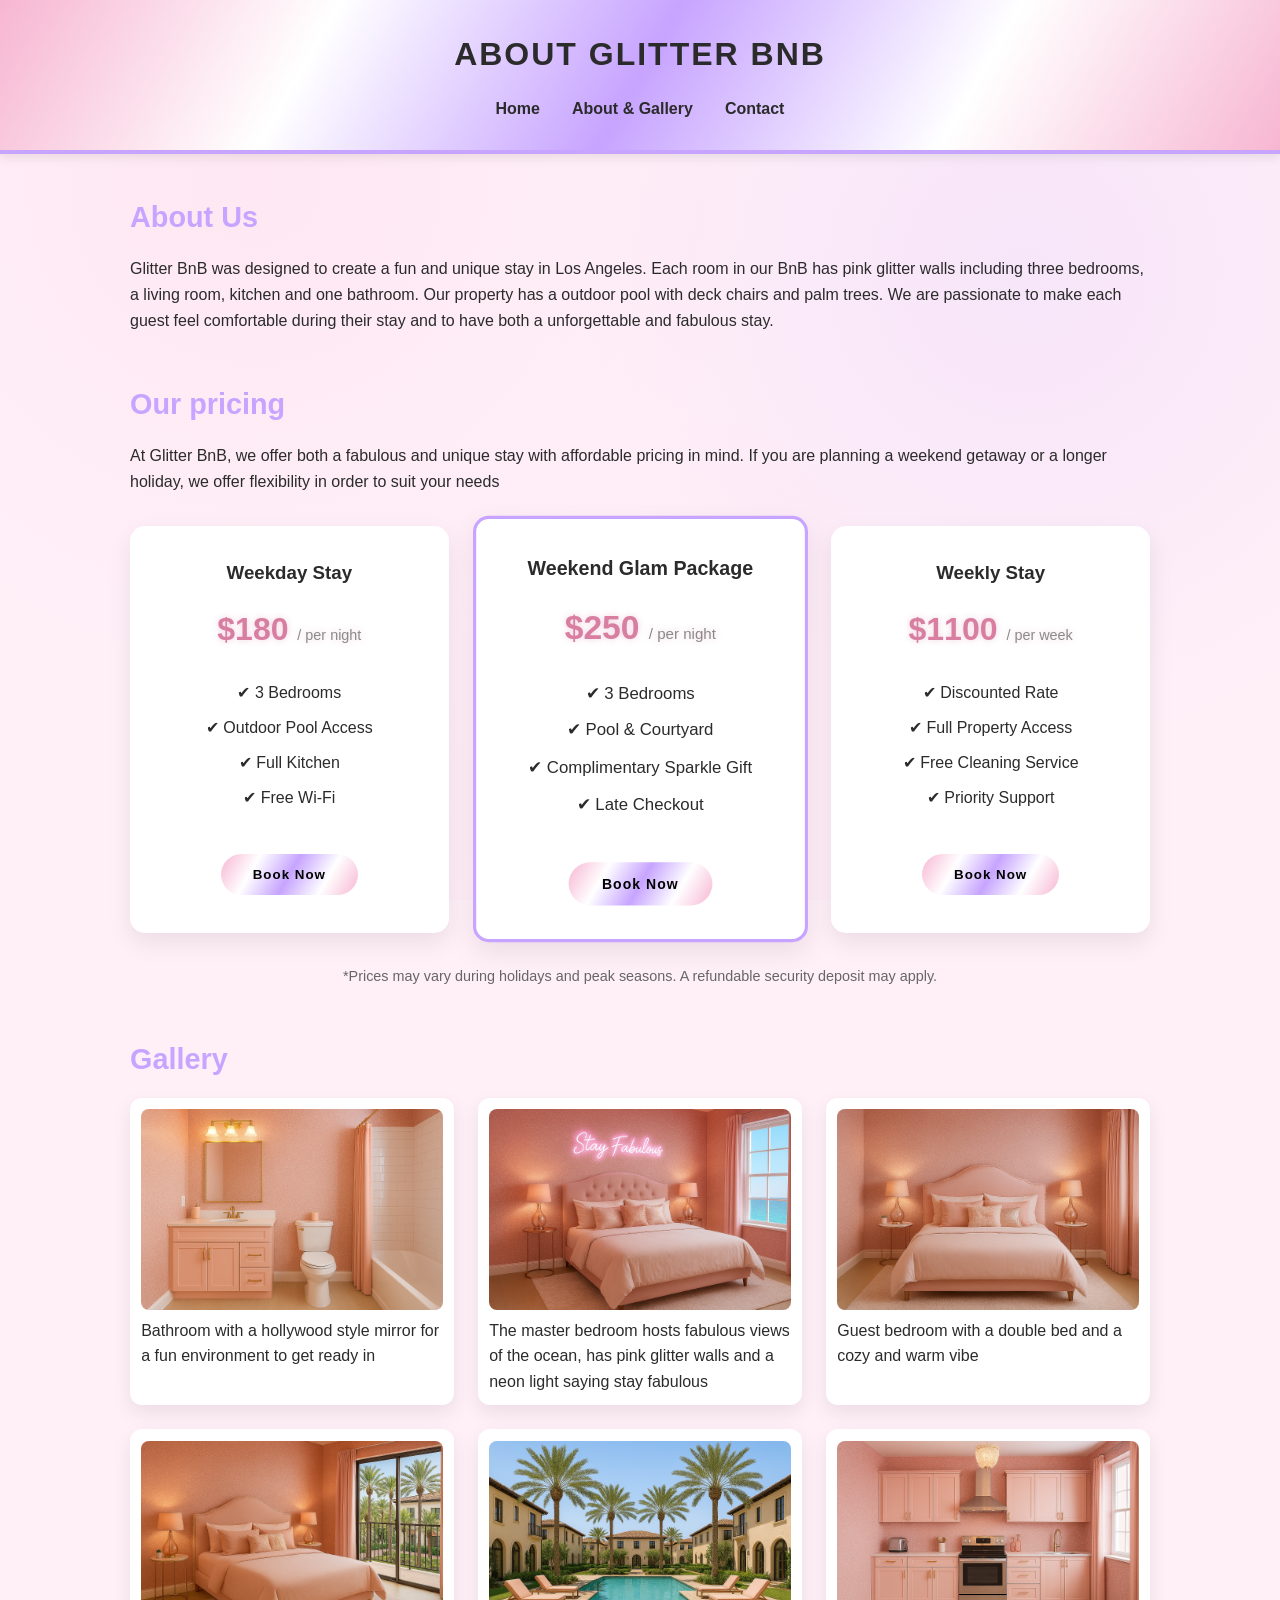
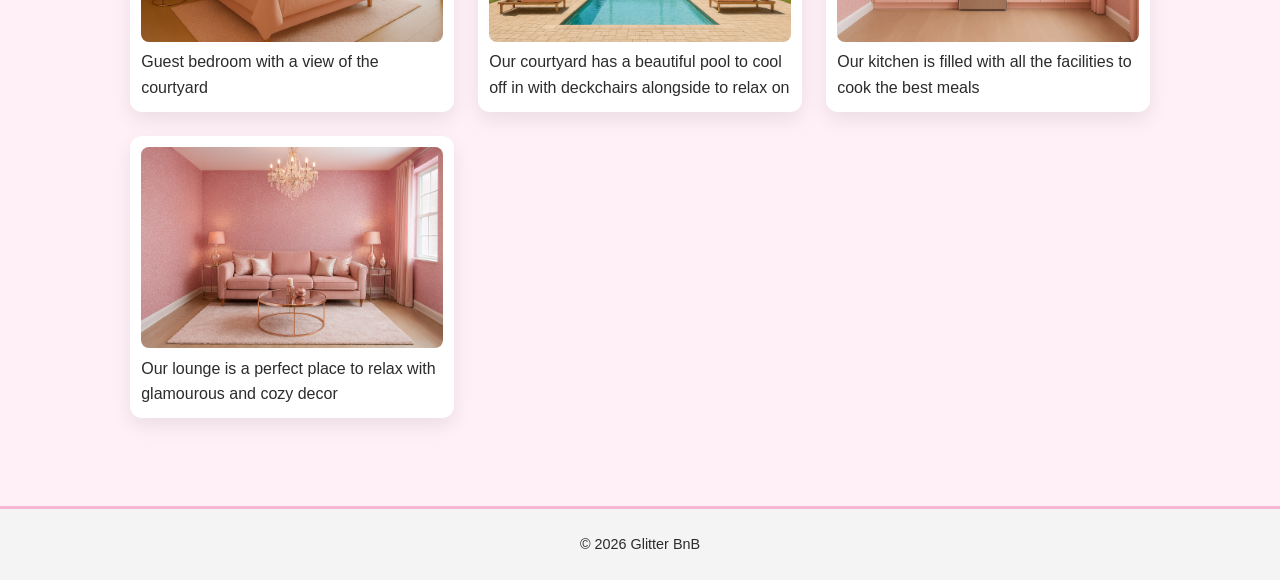
==== about.html @ a758e868 "updating figcaption of images" ====
﻿<!DOCTYPE html>
<html lang="en">
<head>
    <meta charset="UTF-8">
    <title>About Us - Glitter BnB</title>
    <meta name="viewport" content="width=device-width, initial-scale=1.0">
    <link rel="stylesheet" href="root/style.css">
    <script src="root/java.js" defer></script>
</head>
<body>

    <header>
        <h1>About Glitter BnB</h1>
        <nav>
            <ul>
                <li><a href="index.html">Home</a></li>
                <li><a href="about.html">About & Gallery</a></li>
                <li><a href="contact.html">Contact</a></li>
            </ul>
        </nav>
    </header>

    <main>
        <section>
            <h2>About Us</h2>
            <p>
                Glitter BnB was designed to create a fun and unique stay in Los Angeles. Each room in our BnB has pink glitter walls including three bedrooms, a living room, kitchen and one bathroom.
                Our property has a outdoor pool with deck chairs and palm trees. We are passionate to make each guest feel comfortable during their stay and to have both a unforgettable and fabulous stay.
            </p>
        </section>

        <section>
            <h2>Our pricing</h2>
            <p>
                At Glitter BnB, we offer both a fabulous and unique stay with affordable pricing in mind.
                If you are planning a weekend getaway or a longer holiday, we offer flexibility in order to suit your needs
            </p>

            <div class="pricing-cards">

                <div class="price-card">
                    <h3>Weekday Stay</h3>
                    <p class="price">$180 <span>/ per night</span></p>
                    <ul>
                        <li>✔ 3 Bedrooms</li>
                        <li>✔ Outdoor Pool Access</li>
                        <li>✔ Full Kitchen</li>
                        <li>✔ Free Wi-Fi</li>
                    </ul>
                    <button>Book Now</button>
                </div>

                <div class="price-card featured">
                    <h3>Weekend Glam Package</h3>
                    <p class="price">$250 <span>/ per night</span></p>
                    <ul>
                        <li>✔ 3 Bedrooms</li>
                        <li>✔ Pool & Courtyard</li>
                        <li>✔ Complimentary Sparkle Gift</li>
                        <li>✔ Late Checkout</li>
                    </ul>
                    <button>Book Now</button>
                </div>

                <div class="price-card">
                    <h3>Weekly Stay</h3>
                    <p class="price">$1100 <span>/ per week</span></p>
                    <ul>
                        <li>✔ Discounted Rate</li>
                        <li>✔ Full Property Access</li>
                        <li>✔ Free Cleaning Service</li>
                        <li>✔ Priority Support</li>
                    </ul>
                    <button>Book Now</button>
                </div>

            </div>

            <p class="pricing-note">
                *Prices may vary during holidays and peak seasons. A refundable security deposit may apply.
            </p>

        </section>

        <section>
            <h2>Gallery</h2>
            <div class="gallery">
                <figure>
                    <img src="images/bathroom.png" alt="Bathroom">
                    <figcaption>Bathroom with a hollywood style mirror for a fun environment to get ready in</figcaption>
                </figure>
                <figure>
                    <img src="images/bedroom.png" alt="Bedroom">
                    <figcaption>The master bedroom hosts fabulous views of the ocean, has pink glitter walls and a neon light saying stay fabulous</figcaption>
                </figure>
                <figure>
                    <img src="images/bedroom2.png" alt="Bedroom2">
                    <figcaption>Guest bedroom with a double bed and a cozy and warm vibe</figcaption>
                </figure>
                <figure>
                    <img src="images/bedroom3.png" alt="Bedroom3">
                    <figcaption>Guest bedroom with a view of the courtyard</figcaption>
                </figure>
                <figure>
                    <img src="images/courtyard.png" alt="Courtyard">
                    <figcaption> Our courtyard has a beautiful pool to cool off in with deckchairs alongside to relax on</figcaption>
                </figure>
                <figure>
                    <img src="images/kitchen.png" alt="Kitchen">
                    <figcaption> Our kitchen is filled with all the facilities to cook the best meals </figcaption>
                </figure>
                <figure>
                    <img src="images/lounge.png" alt="Lounge">
                    <figcaption>Our lounge is a perfect place to relax with glamourous and cozy decor</figcaption>
                </figure>

            </div>
        </section>
    </main>

    <footer>
        <p>&copy; 2026 Glitter BnB</p>
    </footer>

</body>
</html>
---- root/style.css ----
﻿* {
    margin: 0;
    padding: 0;
    box-sizing: border-box;
}

:root {
    --glitter-pink: #f7b6d2;
    --glitter-purple: #c7a4ff;
    --glitter-silver: #f4f4f4;
    --glitter-dark: #2b2b2b;
    --sparkle: linear-gradient(120deg, #f7b6d2, #ffffff, #c7a4ff, #ffffff, #f7b6d2);
}

body {
    font-family: Arial, Helvetica, sans-serif;
    line-height: 1.6;
    color: var(--glitter-dark);
    background-color: #fff0f8; /* soft pink base */
    background-image: radial-gradient(circle at 20% 20%, rgba(247,182,210,0.15), transparent 40%), radial-gradient(circle at 80% 30%, rgba(199,164,255,0.15), transparent 40%), radial-gradient(circle at 50% 90%, rgba(247,182,210,0.1), transparent 40%);
    background-repeat: no-repeat;
    background-size: cover;
    background-attachment: fixed;
}

header {
    background: var(--sparkle);
    padding: 1.8rem;
    border-bottom: 4px solid var(--glitter-purple);
    box-shadow: 0 4px 10px rgba(0,0,0,0.08);
}

    header h1 {
        text-align: center;
        letter-spacing: 2px;
        text-transform: uppercase;
    }

nav ul {
    list-style: none;
    display: flex;
    justify-content: center;
    gap: 2rem;
    margin-top: 1rem;
}

nav a {
    text-decoration: none;
    font-weight: bold;
    color: var(--glitter-dark);
    position: relative;
}

    nav a::after {
        content: "";
        position: absolute;
        left: 0;
        bottom: -4px;
        width: 0%;
        height: 3px;
        background: var(--sparkle);
        transition: width 0.3s ease;
    }

    nav a:hover::after,
    nav a:focus::after {
        width: 100%;
    }

main {
    max-width: 1100px;
    margin: auto;
    padding: 2.5rem;
}

section {
    margin-bottom: 3rem;
}

h2 {
    margin-bottom: 1rem;
    color: var(--glitter-purple);
    font-size: 1.8rem;
}

.gallery {
    display: grid;
    grid-template-columns: repeat(auto-fit, minmax(250px, 1fr));
    gap: 1.5rem;
}

figure {
    border-radius: 12px;
    padding: 0.7rem;
    background: #ffffff;
    box-shadow: 0 8px 20px rgba(0,0,0,0.08);
    transition: transform 0.3s ease, box-shadow 0.3s ease;
}

    figure:hover {
        transform: translateY(-5px);
        box-shadow: 0 12px 25px rgba(0,0,0,0.15);
    }

img {
    max-width: 100%;
    height: auto;
    border-radius: 8px;
}

label {
    font-weight: bold;
    margin-top: 1rem;
    display: block;
}

input,
textarea {
    width: 100%;
    padding: 0.7rem;
    margin-top: 0.3rem;
    border-radius: 6px;
    border: 1px solid #ccc;
}

    input:focus,
    textarea:focus {
        outline: none;
        border-color: var(--glitter-purple);
        box-shadow: 0 0 6px rgba(199,164,255,0.8);
    }

button {
    margin-top: 1.2rem;
    padding: 0.8rem 2rem;
    background: var(--sparkle);
    border: none;
    color: #000;
    font-weight: bold;
    letter-spacing: 1px;
    cursor: pointer;
    border-radius: 30px;
    transition: transform 0.2s ease, box-shadow 0.2s ease;
}

    button:hover {
        transform: scale(1.05);
        box-shadow: 0 6px 15px rgba(0,0,0,0.2);
    }

footer {
    background: var(--glitter-silver);
    padding: 1.5rem;
    text-align: center;
    font-size: 0.9rem;
    border-top: 3px solid var(--glitter-pink);
}

.pricing-intro {
    margin-bottom: 2rem;
    text-align: center;
    max-width: 700px;
    margin-left: auto;
    margin-right: auto;
}

.pricing-cards {
    display: grid;
    grid-template-columns: repeat(auto-fit, minmax(280px, 1fr));
    gap: 2rem;
    margin-top: 2rem;
}

.price-card {
    background: #ffffff;
    padding: 2rem;
    border-radius: 15px;
    text-align: center;
    box-shadow: 0 10px 25px rgba(0,0,0,0.08);
    transition: transform 0.3s ease, box-shadow 0.3s ease;
}

    .price-card:hover {
        transform: translateY(-8px);
        box-shadow: 0 15px 30px rgba(0,0,0,0.15);
    }

    .price-card h3 {
        margin-bottom: 1rem;
        color: var(--glitter-dark);
    }

.price {
    font-size: 2rem;
    font-weight: bold;
    margin-bottom: 1rem;
    color: #d87fa1;
    text-shadow: 0 0 6px rgba(216,127,161,0.35);
}

    .price span {
        font-size: 0.9rem;
        font-weight: normal;
        color: #8a8a8a;
    }

.price-card ul {
    list-style: none;
    margin: 1.5rem 0;
    padding: 0;
}

.price-card li {
    margin-bottom: 0.6rem;
}

.featured {
    border: 3px solid var(--glitter-purple);
    transform: scale(1.05);
}

.pricing-note {
    margin-top: 2rem;
    text-align: center;
    font-size: 0.9rem;
    color: #666;
}

.map {
    width: 100%;
    height: 250px;
    border: 1px;
    display: block;
}
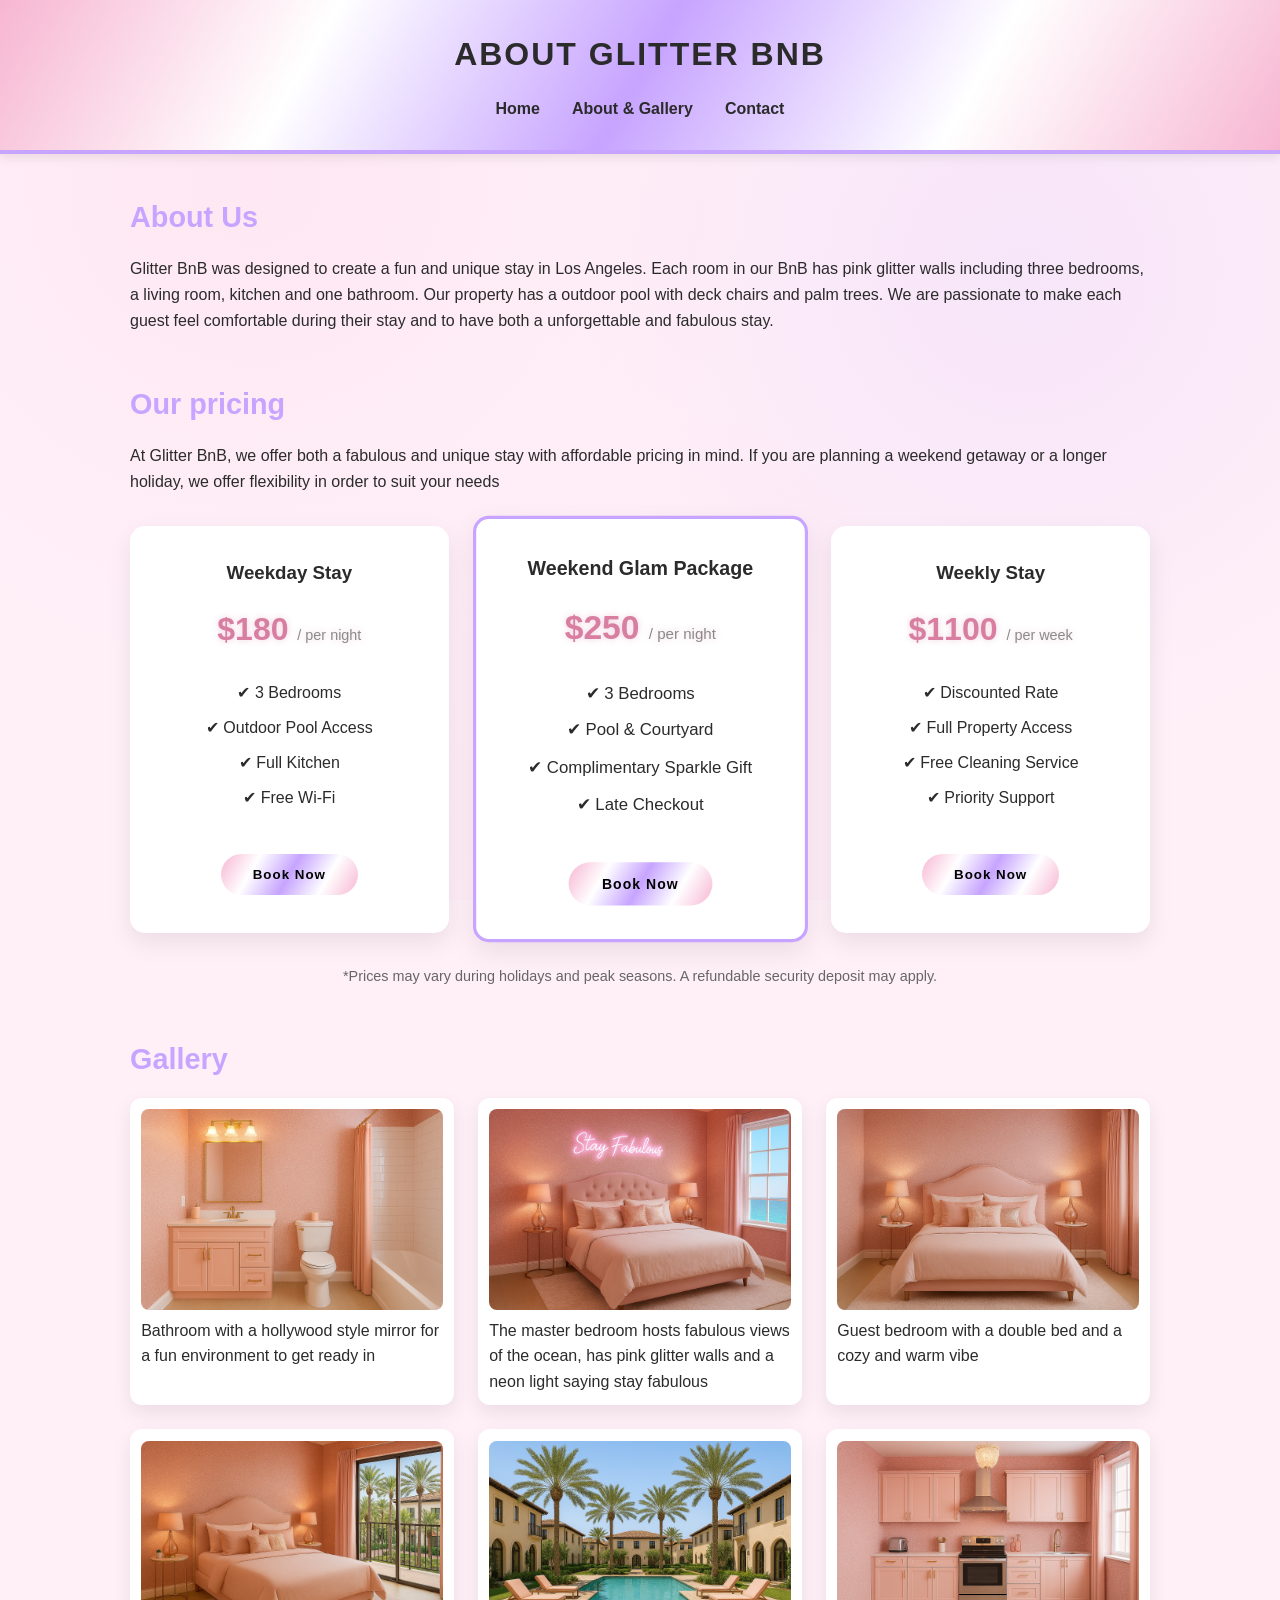
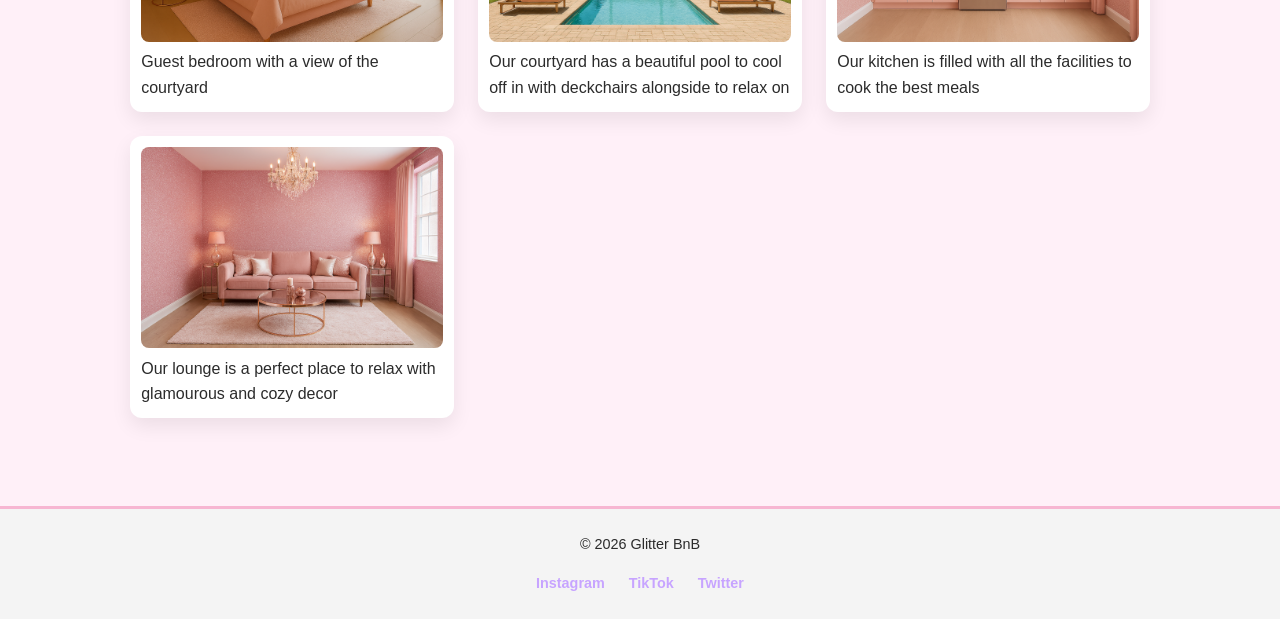
==== commit e9623cb0: "adding social media links to website" ====
--- a/about.html
+++ b/about.html
@@ -120,6 +120,11 @@
 
     <footer>
         <p>&copy; 2026 Glitter BnB</p>
+        <div class="social-links">
+            <a href="https://www.instagram.com/" target="_blank" aria-label="Instagram">Instagram</a>
+            <a href="https://www.tiktok.com/" target="_blank" aria-label="TikTok">TikTok</a>
+            <a href="https://twitter.com/" target="_blank" aria-label="Twitter">Twitter</a>
+        </div>
     </footer>
 
 </body>
--- a/root/style.css
+++ b/root/style.css
@@ -232,3 +232,38 @@
     border: 1px;
     display: block;
 }
+
+.social-links {
+    margin-top: 1rem;
+    display: flex;
+    justify-content: center;
+    gap: 1.5rem;
+}
+
+    .social-links a {
+        text-decoration: none;
+        font-weight: bold;
+        color: var(--glitter-purple);
+        position: relative;
+        transition: color 0.3s ease, transform 0.3s ease;
+    }
+
+        .social-links a:hover {
+            color: #d87fa1; /* rose gold shimmer on hover */
+            transform: scale(1.1);
+        }
+
+        .social-links a::after {
+            content: "";
+            position: absolute;
+            left: 0;
+            bottom: -2px;
+            width: 0%;
+            height: 2px;
+            background: var(--sparkle);
+            transition: width 0.3s ease;
+        }
+
+        .social-links a:hover::after {
+            width: 100%;
+        }
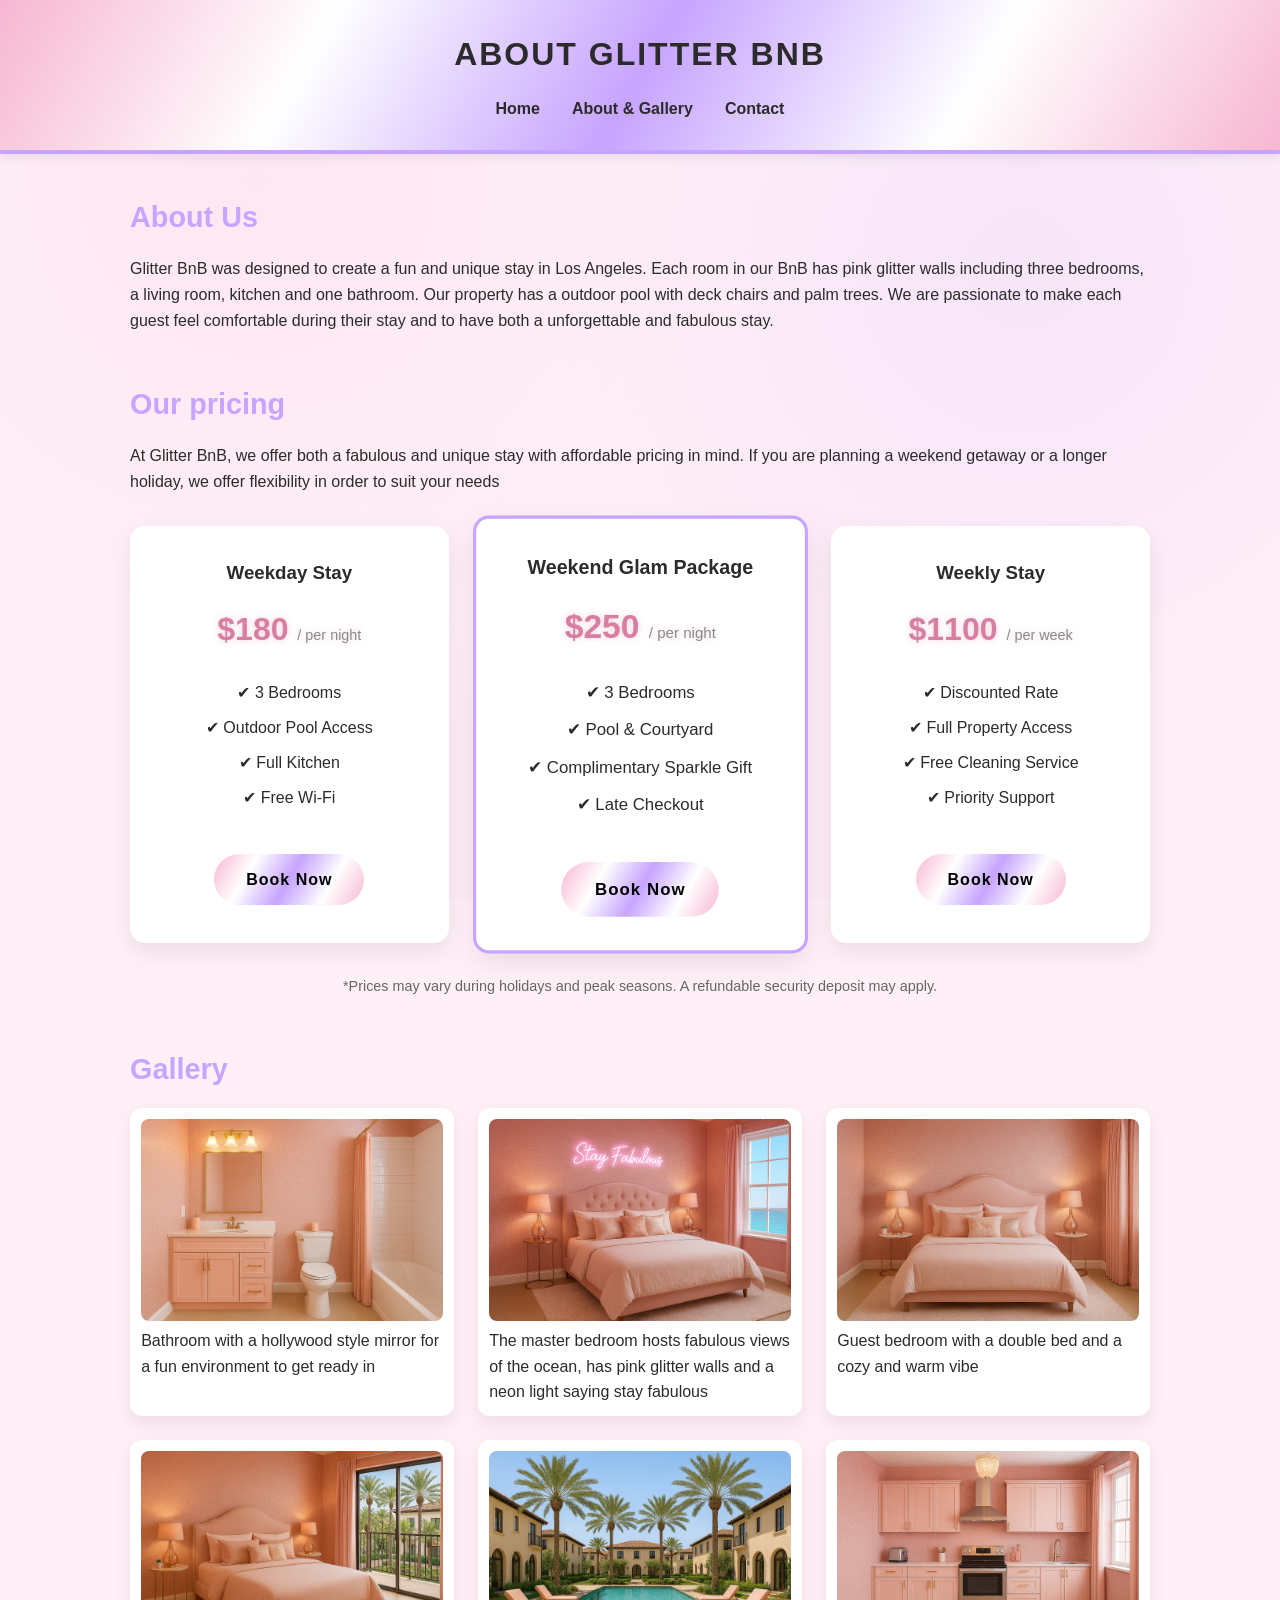
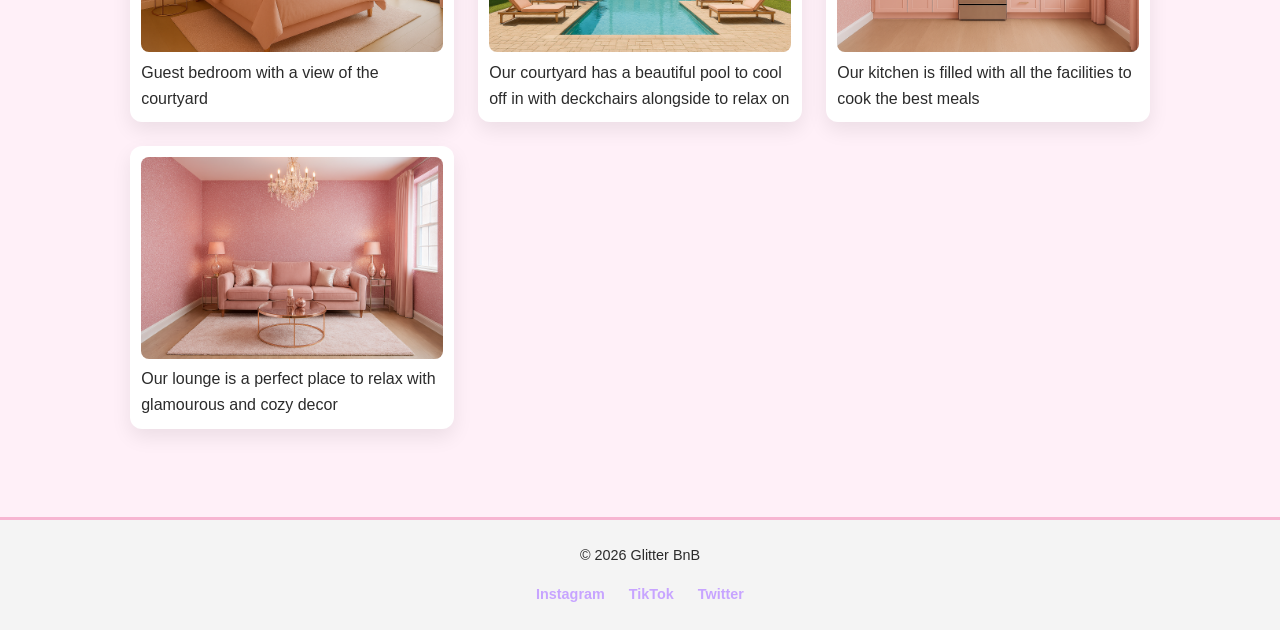
==== commit 42a5770c: "updating booking button" ====
--- a/about.html
+++ b/about.html
@@ -47,7 +47,7 @@
                         <li>✔ Full Kitchen</li>
                         <li>✔ Free Wi-Fi</li>
                     </ul>
-                    <button>Book Now</button>
+                    <a href="contact.html#contactForm" class="btn">Book Now</a>
                 </div>
 
                 <div class="price-card featured">
@@ -59,7 +59,7 @@
                         <li>✔ Complimentary Sparkle Gift</li>
                         <li>✔ Late Checkout</li>
                     </ul>
-                    <button>Book Now</button>
+                    <a href="contact.html#contactForm" class="btn">Book Now</a>
                 </div>
 
                 <div class="price-card">
@@ -71,7 +71,7 @@
                         <li>✔ Free Cleaning Service</li>
                         <li>✔ Priority Support</li>
                     </ul>
-                    <button>Book Now</button>
+                    <a href="contact.html#contactForm" class="btn">Book Now</a>
                 </div>
 
             </div>
--- a/root/style.css
+++ b/root/style.css
@@ -267,3 +267,26 @@
         .social-links a:hover::after {
             width: 100%;
         }
+
+
+
+a.btn {
+    display: inline-block;
+    margin-top: 1.2rem;
+    padding: 0.8rem 2rem;
+    background: var(--sparkle);
+    border: none;
+    color: #000;
+    font-weight: bold;
+    letter-spacing: 1px;
+    cursor: pointer;
+    border-radius: 30px;
+    text-decoration: none;
+    text-align: center;
+    transition: transform 0.2s ease, box-shadow 0.2s ease;
+}
+
+    a.btn:hover {
+        transform: scale(1.05);
+        box-shadow: 0 6px 15px rgba(0,0,0,0.2);
+    }
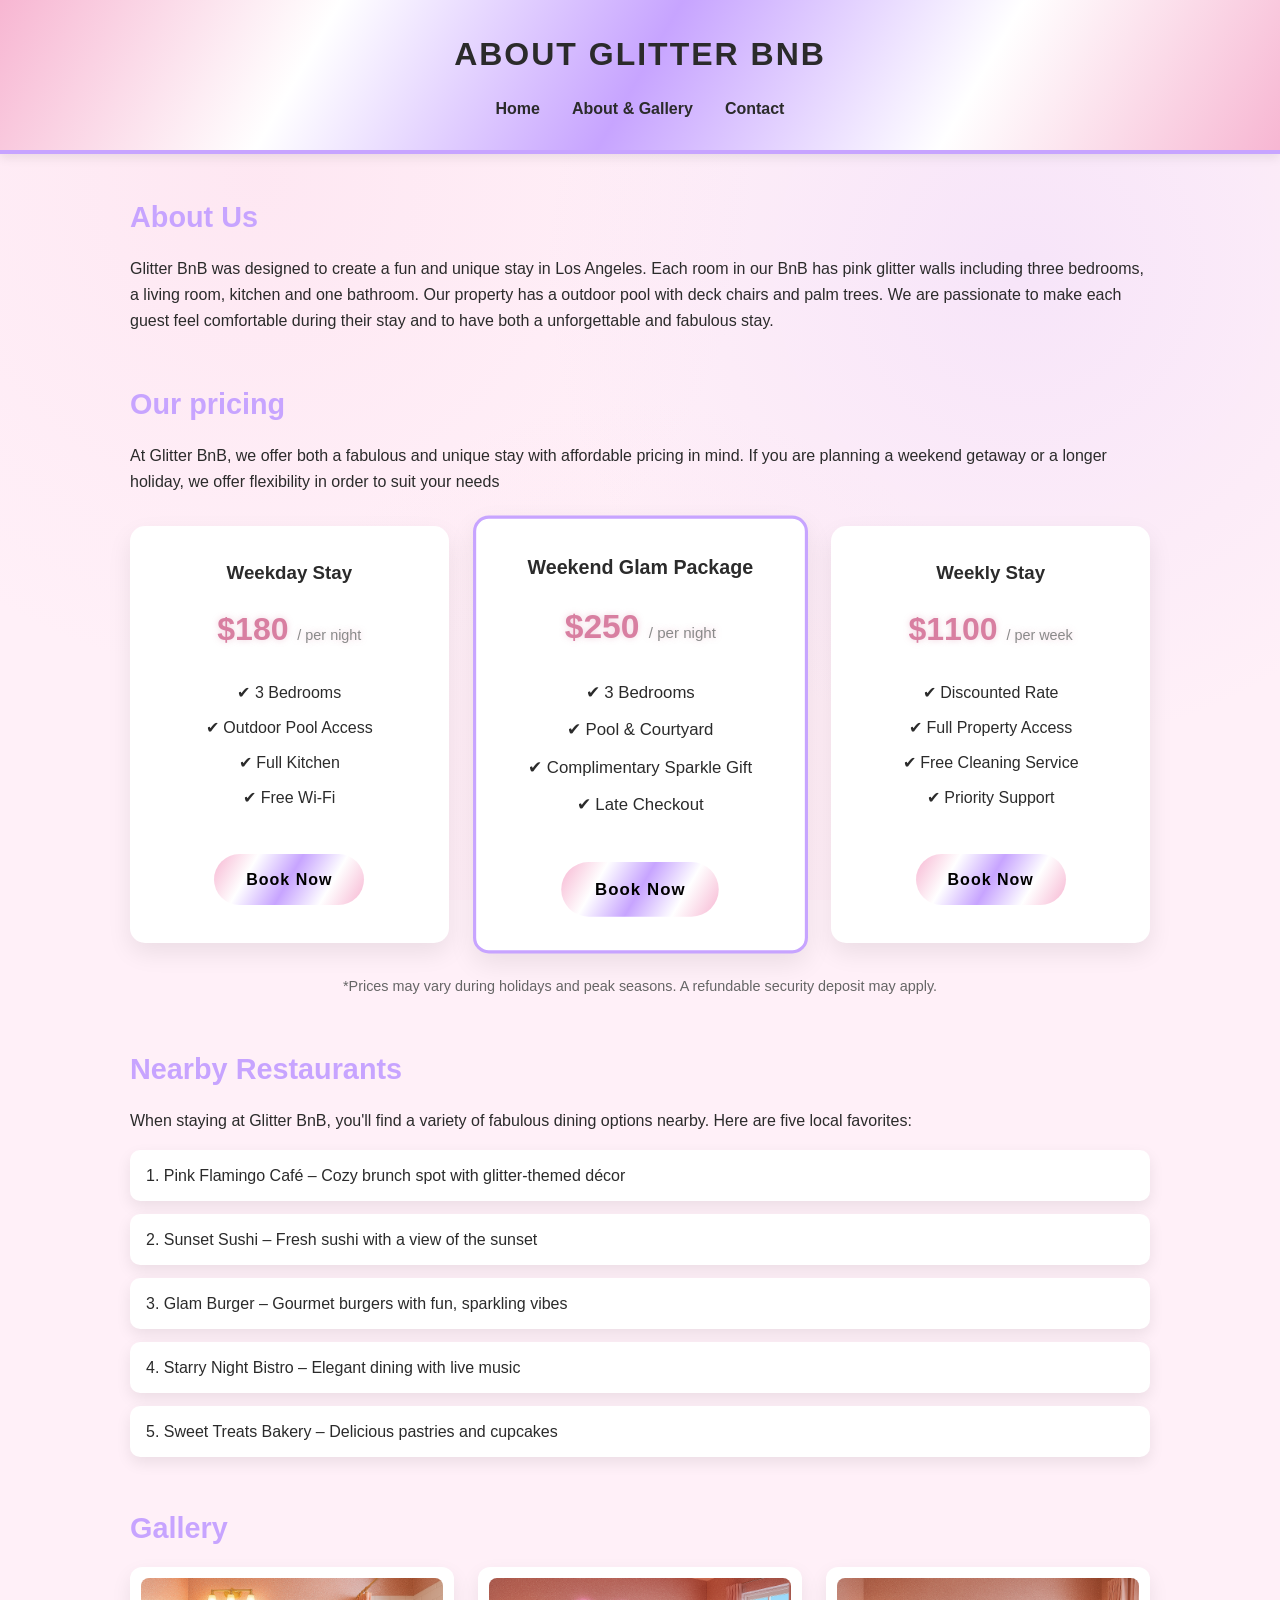
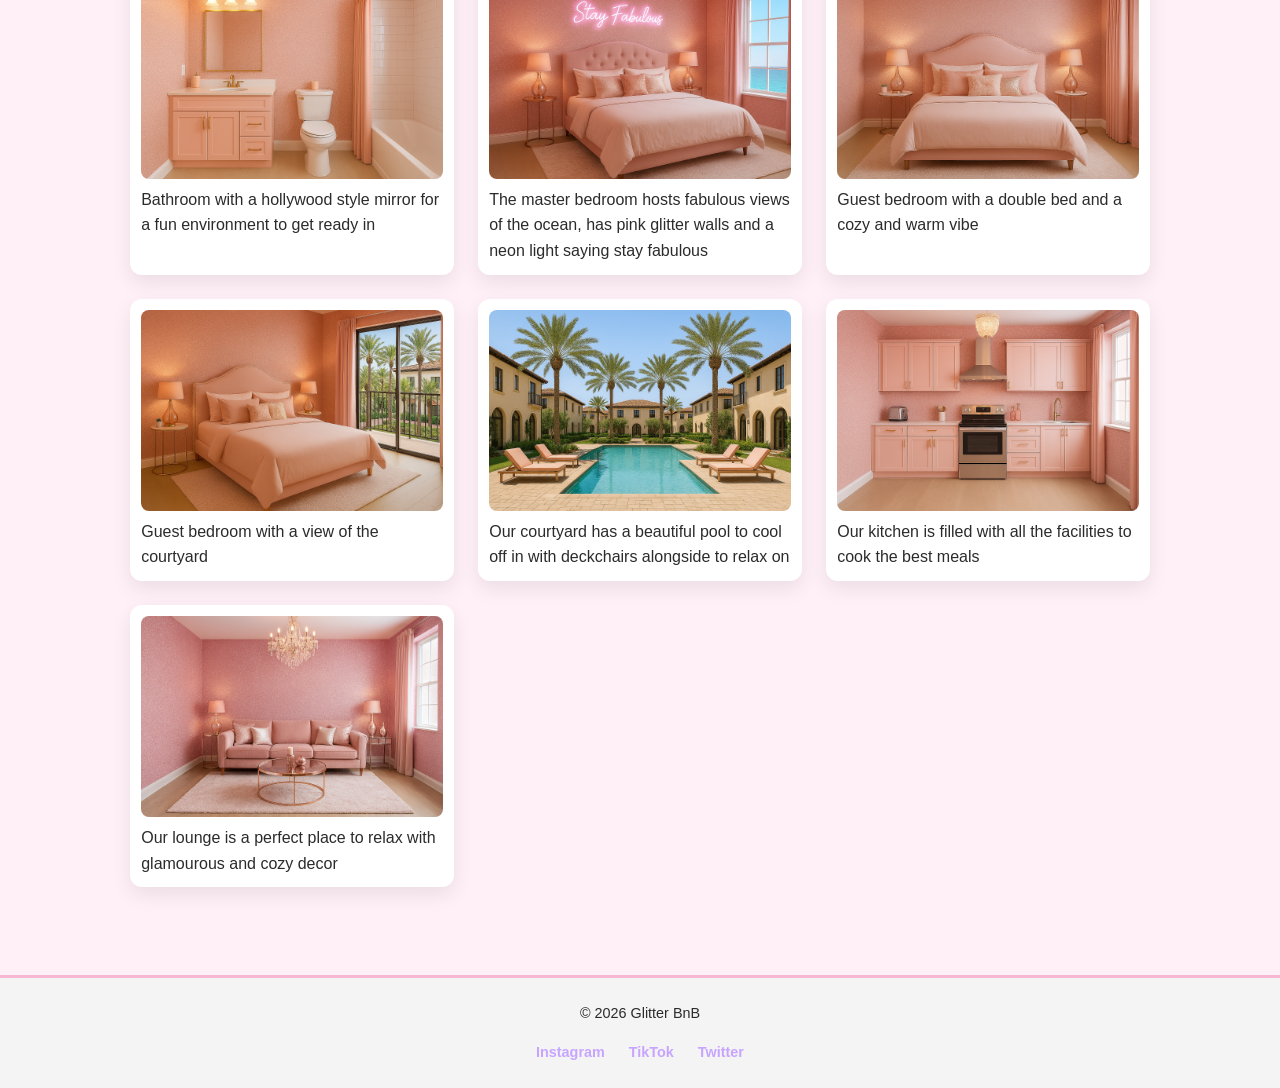
==== commit 6dd57654: "restaurants.update1" ====
--- a/about.html
+++ b/about.html
@@ -83,6 +83,19 @@
         </section>
 
         <section>
+            <h2>Nearby Restaurants</h2>
+            <p>When staying at Glitter BnB, you'll find a variety of fabulous dining options nearby. Here are five local favorites:</p>
+            <ul class="restaurants-list">
+                <li>1. Pink Flamingo Café – Cozy brunch spot with glitter-themed décor</li>
+                <li>2. Sunset Sushi – Fresh sushi with a view of the sunset</li>
+                <li>3. Glam Burger – Gourmet burgers with fun, sparkling vibes</li>
+                <li>4. Starry Night Bistro – Elegant dining with live music</li>
+                <li>5. Sweet Treats Bakery – Delicious pastries and cupcakes</li>
+            </ul>
+        </section>
+
+
+        <section>
             <h2>Gallery</h2>
             <div class="gallery">
                 <figure>
--- a/root/style.css
+++ b/root/style.css
@@ -290,3 +290,17 @@
         transform: scale(1.05);
         box-shadow: 0 6px 15px rgba(0,0,0,0.2);
     }
+
+.restaurants-list {
+    list-style: none;
+    padding: 0;
+    margin-top: 1rem;
+}
+
+    .restaurants-list li {
+        background: #fff;
+        margin-bottom: 0.8rem;
+        padding: 0.8rem 1rem;
+        border-radius: 10px;
+        box-shadow: 0 6px 15px rgba(0,0,0,0.08);
+    }
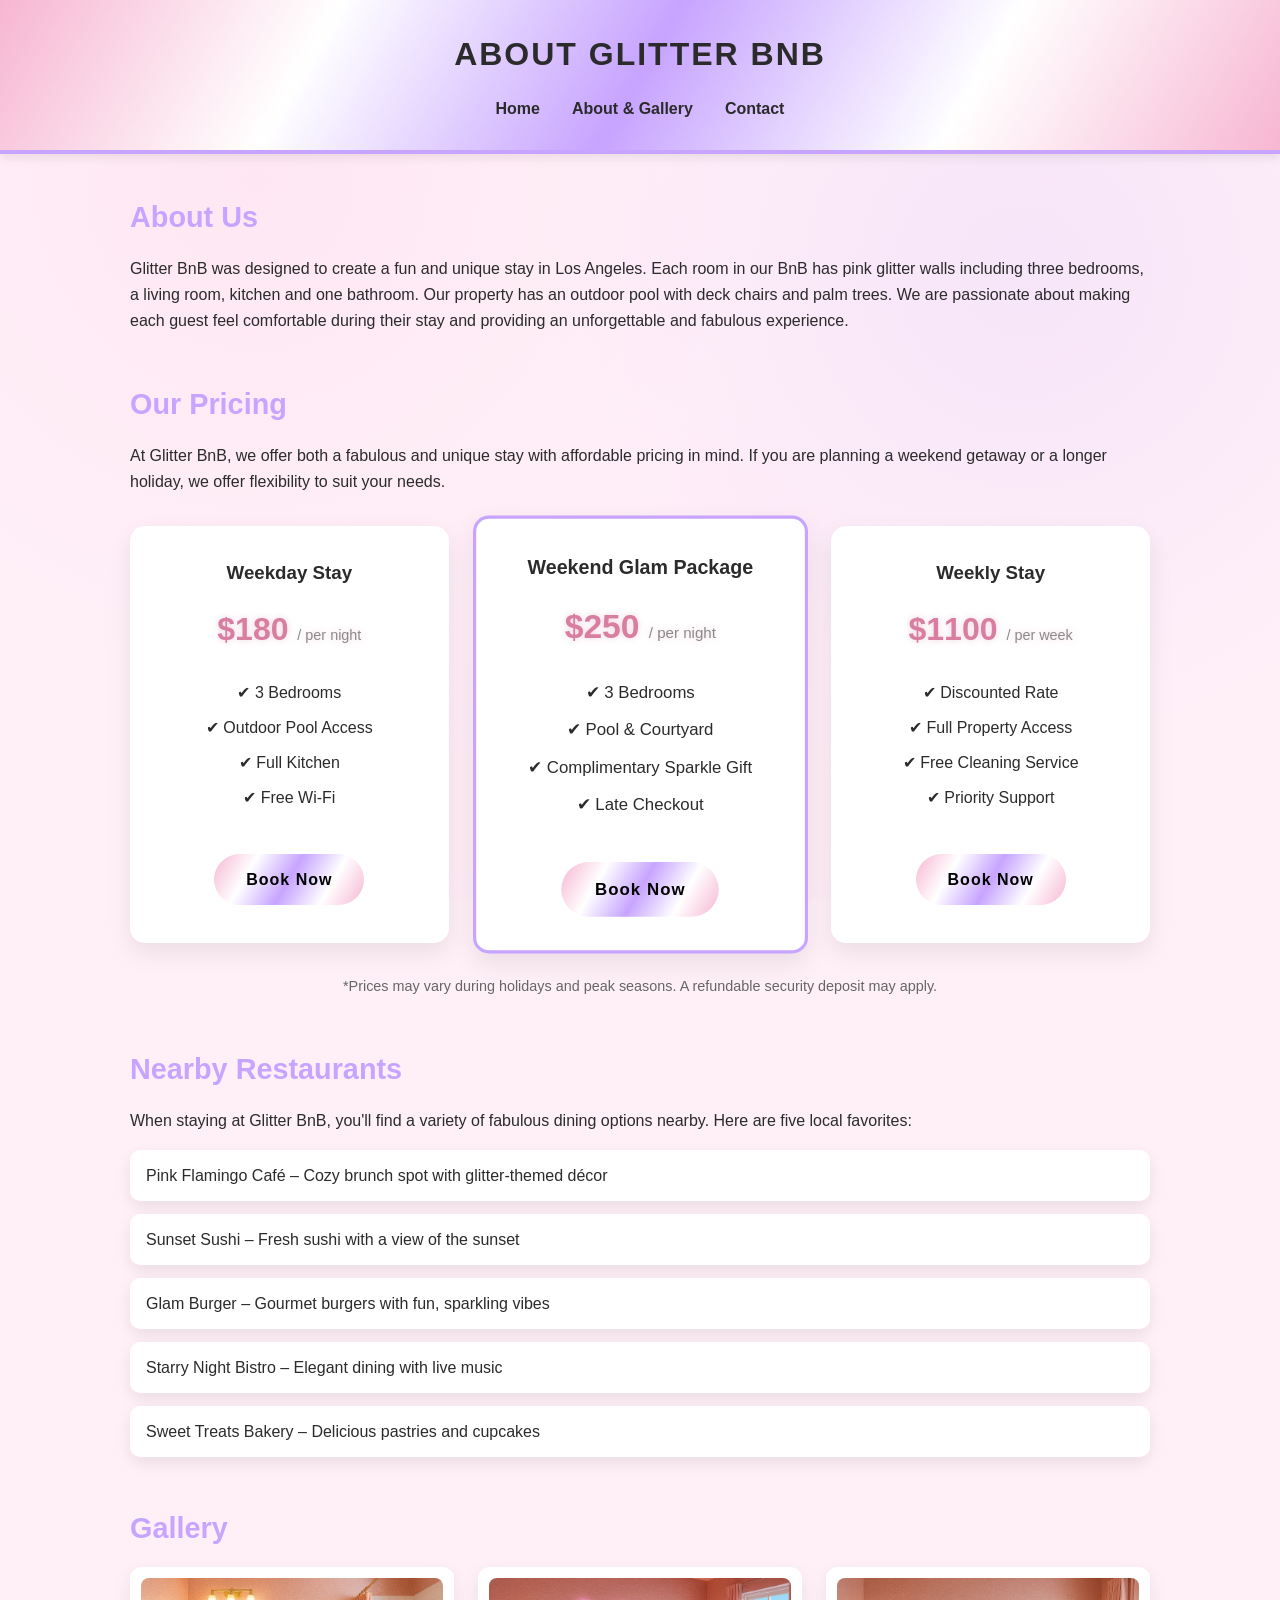
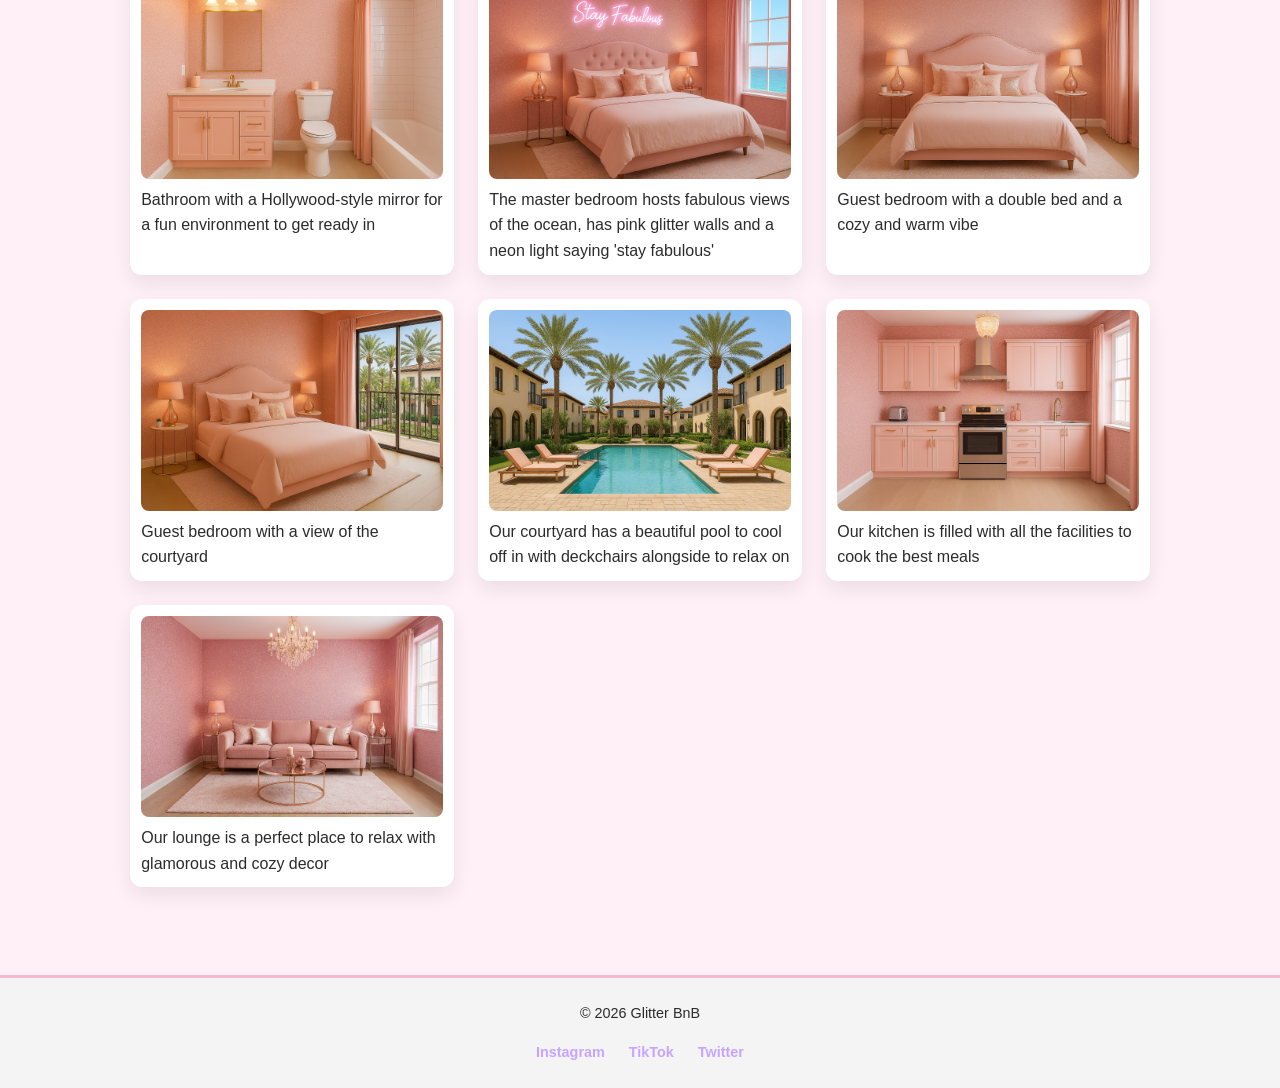
==== commit 9a7335f2: "updating accessiblity of about.html" ====
--- a/about.html
+++ b/about.html
@@ -21,19 +21,19 @@
     </header>
 
     <main>
-        <section>
-            <h2>About Us</h2>
+        <section aria-labelledby="about-heading">
+            <h2 id="about-heading">About Us</h2>
             <p>
                 Glitter BnB was designed to create a fun and unique stay in Los Angeles. Each room in our BnB has pink glitter walls including three bedrooms, a living room, kitchen and one bathroom.
-                Our property has a outdoor pool with deck chairs and palm trees. We are passionate to make each guest feel comfortable during their stay and to have both a unforgettable and fabulous stay.
+                Our property has an outdoor pool with deck chairs and palm trees. We are passionate about making each guest feel comfortable during their stay and providing an unforgettable and fabulous experience.
             </p>
         </section>
 
-        <section>
-            <h2>Our pricing</h2>
+        <section aria-labelledby="pricing-heading">
+            <h2 id="pricing-heading">Our Pricing</h2>
             <p>
                 At Glitter BnB, we offer both a fabulous and unique stay with affordable pricing in mind.
-                If you are planning a weekend getaway or a longer holiday, we offer flexibility in order to suit your needs
+                If you are planning a weekend getaway or a longer holiday, we offer flexibility to suit your needs.
             </p>
 
             <div class="pricing-cards">
@@ -42,10 +42,10 @@
                     <h3>Weekday Stay</h3>
                     <p class="price">$180 <span>/ per night</span></p>
                     <ul>
-                        <li>✔ 3 Bedrooms</li>
-                        <li>✔ Outdoor Pool Access</li>
-                        <li>✔ Full Kitchen</li>
-                        <li>✔ Free Wi-Fi</li>
+                        <li><span aria-hidden="true">✔</span> 3 Bedrooms</li>
+                        <li><span aria-hidden="true">✔</span> Outdoor Pool Access</li>
+                        <li><span aria-hidden="true">✔</span> Full Kitchen</li>
+                        <li><span aria-hidden="true">✔</span> Free Wi-Fi</li>
                     </ul>
                     <a href="contact.html#contactForm" class="btn">Book Now</a>
                 </div>
@@ -54,10 +54,10 @@
                     <h3>Weekend Glam Package</h3>
                     <p class="price">$250 <span>/ per night</span></p>
                     <ul>
-                        <li>✔ 3 Bedrooms</li>
-                        <li>✔ Pool & Courtyard</li>
-                        <li>✔ Complimentary Sparkle Gift</li>
-                        <li>✔ Late Checkout</li>
+                        <li><span aria-hidden="true">✔</span> 3 Bedrooms</li>
+                        <li><span aria-hidden="true">✔</span> Pool & Courtyard</li>
+                        <li><span aria-hidden="true">✔</span> Complimentary Sparkle Gift</li>
+                        <li><span aria-hidden="true">✔</span> Late Checkout</li>
                     </ul>
                     <a href="contact.html#contactForm" class="btn">Book Now</a>
                 </div>
@@ -66,10 +66,10 @@
                     <h3>Weekly Stay</h3>
                     <p class="price">$1100 <span>/ per week</span></p>
                     <ul>
-                        <li>✔ Discounted Rate</li>
-                        <li>✔ Full Property Access</li>
-                        <li>✔ Free Cleaning Service</li>
-                        <li>✔ Priority Support</li>
+                        <li><span aria-hidden="true">✔</span> Discounted Rate</li>
+                        <li><span aria-hidden="true">✔</span> Full Property Access</li>
+                        <li><span aria-hidden="true">✔</span> Free Cleaning Service</li>
+                        <li><span aria-hidden="true">✔</span> Priority Support</li>
                     </ul>
                     <a href="contact.html#contactForm" class="btn">Book Now</a>
                 </div>
@@ -79,54 +79,51 @@
             <p class="pricing-note">
                 *Prices may vary during holidays and peak seasons. A refundable security deposit may apply.
             </p>
-
         </section>
 
-        <section>
-            <h2>Nearby Restaurants</h2>
+        <section aria-labelledby="restaurants-heading">
+            <h2 id="restaurants-heading">Nearby Restaurants</h2>
             <p>When staying at Glitter BnB, you'll find a variety of fabulous dining options nearby. Here are five local favorites:</p>
-            <ul class="restaurants-list">
-                <li>1. Pink Flamingo Café – Cozy brunch spot with glitter-themed décor</li>
-                <li>2. Sunset Sushi – Fresh sushi with a view of the sunset</li>
-                <li>3. Glam Burger – Gourmet burgers with fun, sparkling vibes</li>
-                <li>4. Starry Night Bistro – Elegant dining with live music</li>
-                <li>5. Sweet Treats Bakery – Delicious pastries and cupcakes</li>
-            </ul>
+            <ol class="restaurants-list">
+                <li>Pink Flamingo Café – Cozy brunch spot with glitter-themed décor</li>
+                <li>Sunset Sushi – Fresh sushi with a view of the sunset</li>
+                <li>Glam Burger – Gourmet burgers with fun, sparkling vibes</li>
+                <li>Starry Night Bistro – Elegant dining with live music</li>
+                <li>Sweet Treats Bakery – Delicious pastries and cupcakes</li>
+            </ol>
         </section>
 
-
-        <section>
-            <h2>Gallery</h2>
+        <section aria-labelledby="gallery-heading">
+            <h2 id="gallery-heading">Gallery</h2>
             <div class="gallery">
                 <figure>
-                    <img src="images/bathroom.png" alt="Bathroom">
-                    <figcaption>Bathroom with a hollywood style mirror for a fun environment to get ready in</figcaption>
+                    <img src="images/bathroom.png" alt="Bathroom with Hollywood-style mirror and pink glitter walls">
+                    <figcaption>Bathroom with a Hollywood-style mirror for a fun environment to get ready in</figcaption>
                 </figure>
                 <figure>
-                    <img src="images/bedroom.png" alt="Bedroom">
-                    <figcaption>The master bedroom hosts fabulous views of the ocean, has pink glitter walls and a neon light saying stay fabulous</figcaption>
+                    <img src="images/bedroom.png" alt="Master bedroom with ocean view, pink glitter walls and neon sign">
+                    <figcaption>The master bedroom hosts fabulous views of the ocean, has pink glitter walls and a neon light saying 'stay fabulous'</figcaption>
                 </figure>
                 <figure>
-                    <img src="images/bedroom2.png" alt="Bedroom2">
+                    <img src="images/bedroom2.png" alt="Guest bedroom with double bed and cozy decor">
                     <figcaption>Guest bedroom with a double bed and a cozy and warm vibe</figcaption>
                 </figure>
                 <figure>
-                    <img src="images/bedroom3.png" alt="Bedroom3">
+                    <img src="images/bedroom3.png" alt="Guest bedroom with courtyard view">
                     <figcaption>Guest bedroom with a view of the courtyard</figcaption>
                 </figure>
                 <figure>
-                    <img src="images/courtyard.png" alt="Courtyard">
-                    <figcaption> Our courtyard has a beautiful pool to cool off in with deckchairs alongside to relax on</figcaption>
+                    <img src="images/courtyard.png" alt="Courtyard with pool and deck chairs">
+                    <figcaption>Our courtyard has a beautiful pool to cool off in with deckchairs alongside to relax on</figcaption>
                 </figure>
                 <figure>
-                    <img src="images/kitchen.png" alt="Kitchen">
-                    <figcaption> Our kitchen is filled with all the facilities to cook the best meals </figcaption>
+                    <img src="images/kitchen.png" alt="Fully equipped kitchen">
+                    <figcaption>Our kitchen is filled with all the facilities to cook the best meals</figcaption>
                 </figure>
                 <figure>
-                    <img src="images/lounge.png" alt="Lounge">
-                    <figcaption>Our lounge is a perfect place to relax with glamourous and cozy decor</figcaption>
+                    <img src="images/lounge.png" alt="Lounge with glamorous and cozy decor">
+                    <figcaption>Our lounge is a perfect place to relax with glamorous and cozy decor</figcaption>
                 </figure>
-
             </div>
         </section>
     </main>
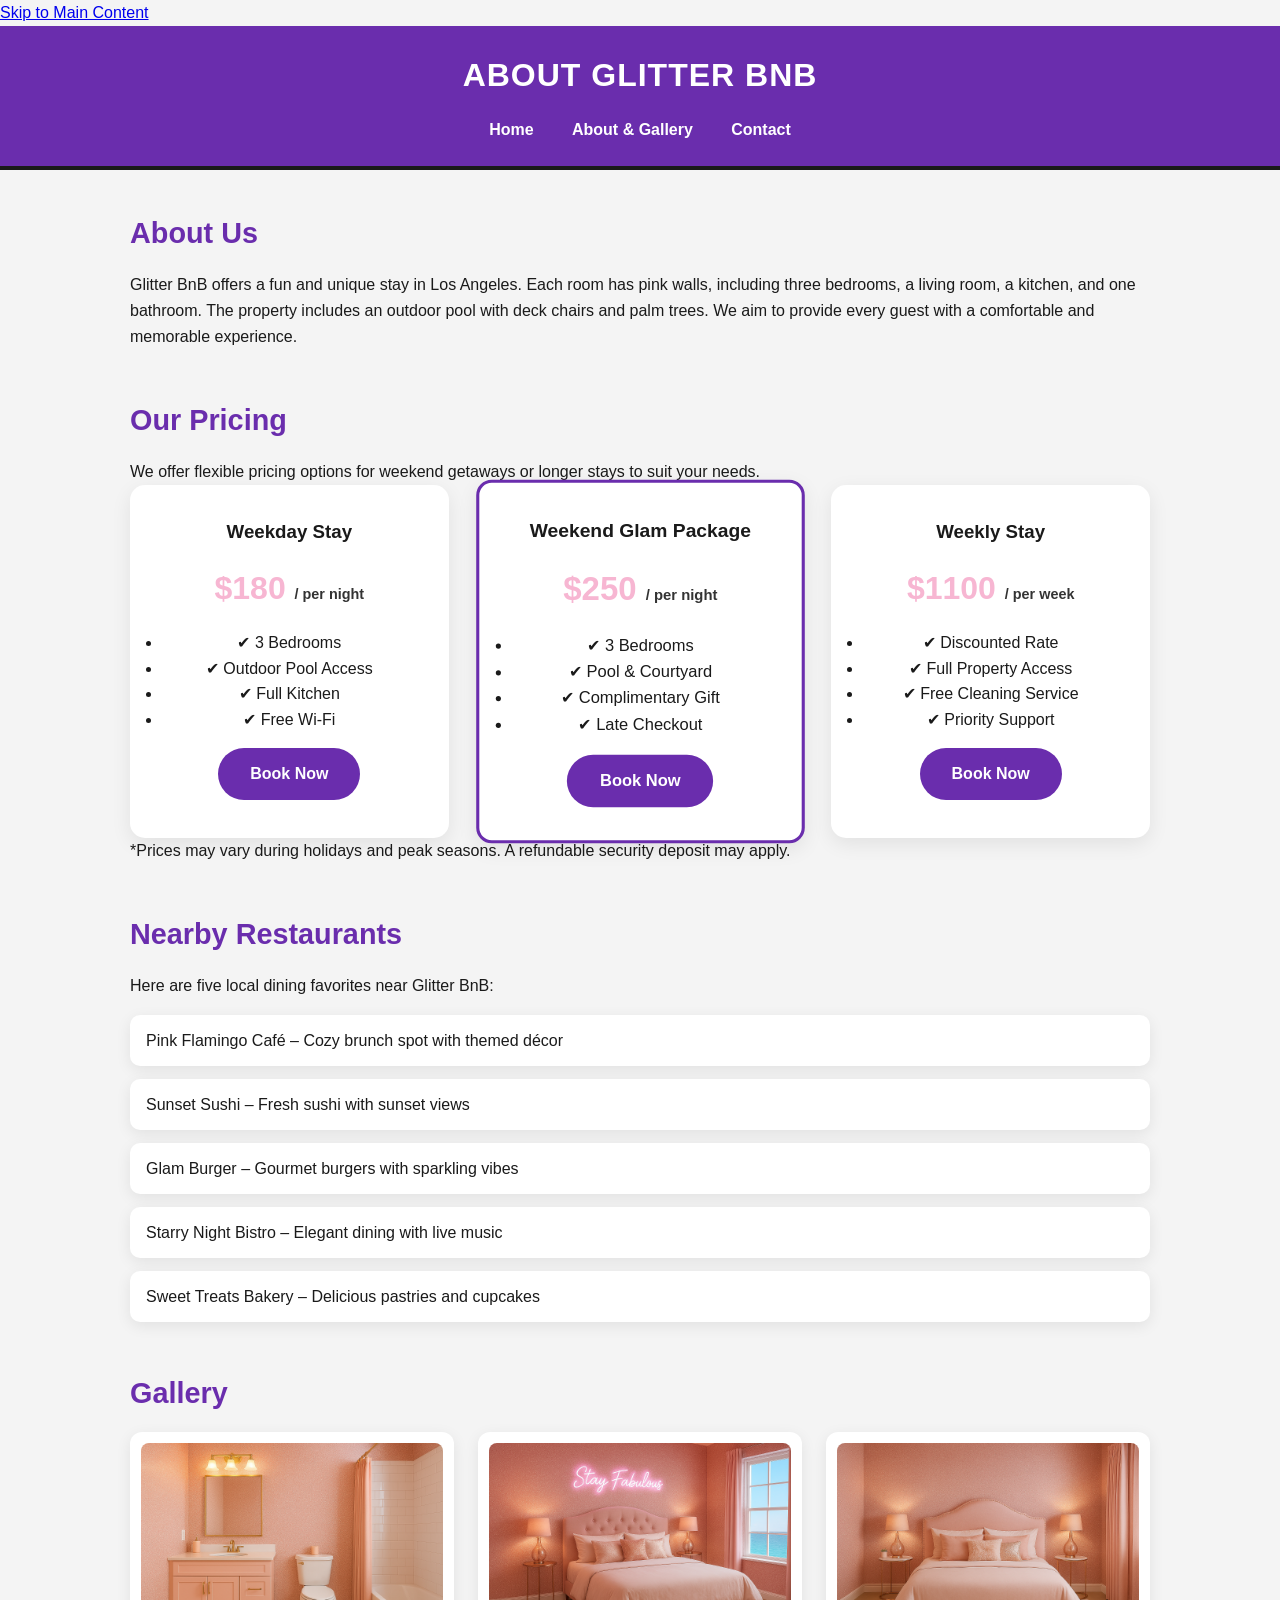
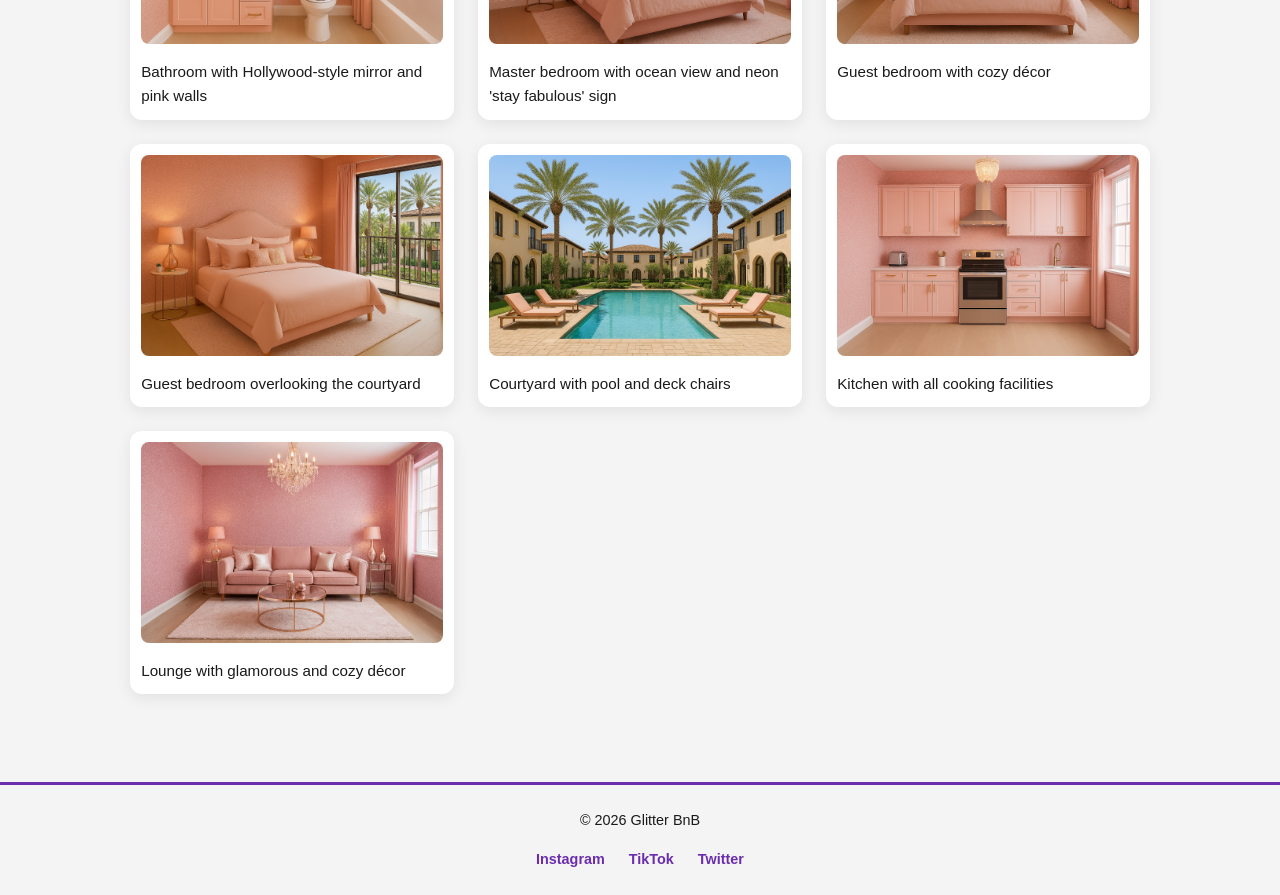
==== commit 3c6cd411: "updated about page for higher accessibility" ====
--- a/about.html
+++ b/about.html
@@ -4,14 +4,15 @@
     <meta charset="UTF-8">
     <title>About Us - Glitter BnB</title>
     <meta name="viewport" content="width=device-width, initial-scale=1.0">
-    <link rel="stylesheet" href="root/style.css">
-    <script src="root/java.js" defer></script>
+    <link rel="stylesheet" href="root/style.css?v=3">
 </head>
 <body>
 
+    <a href="#main" class="skip-link">Skip to Main Content</a>
+
     <header>
         <h1>About Glitter BnB</h1>
-        <nav>
+        <nav aria-label="Main Navigation">
             <ul>
                 <li><a href="index.html">Home</a></li>
                 <li><a href="about.html">About & Gallery</a></li>
@@ -20,25 +21,23 @@
         </nav>
     </header>
 
-    <main>
+    <main id="main">
         <section aria-labelledby="about-heading">
             <h2 id="about-heading">About Us</h2>
             <p>
-                Glitter BnB was designed to create a fun and unique stay in Los Angeles. Each room in our BnB has pink glitter walls including three bedrooms, a living room, kitchen and one bathroom.
-                Our property has an outdoor pool with deck chairs and palm trees. We are passionate about making each guest feel comfortable during their stay and providing an unforgettable and fabulous experience.
+                Glitter BnB offers a fun and unique stay in Los Angeles. Each room has pink walls, including three bedrooms, a living room, a kitchen, and one bathroom.
+                The property includes an outdoor pool with deck chairs and palm trees. We aim to provide every guest with a comfortable and memorable experience.
             </p>
         </section>
 
         <section aria-labelledby="pricing-heading">
             <h2 id="pricing-heading">Our Pricing</h2>
             <p>
-                At Glitter BnB, we offer both a fabulous and unique stay with affordable pricing in mind.
-                If you are planning a weekend getaway or a longer holiday, we offer flexibility to suit your needs.
+                We offer flexible pricing options for weekend getaways or longer stays to suit your needs.
             </p>
 
-            <div class="pricing-cards">
-
-                <div class="price-card">
+            <div class="pricing-cards" role="list">
+                <div class="price-card" role="listitem">
                     <h3>Weekday Stay</h3>
                     <p class="price">$180 <span>/ per night</span></p>
                     <ul>
@@ -50,19 +49,19 @@
                     <a href="contact.html#contactForm" class="btn">Book Now</a>
                 </div>
 
-                <div class="price-card featured">
+                <div class="price-card featured" role="listitem">
                     <h3>Weekend Glam Package</h3>
                     <p class="price">$250 <span>/ per night</span></p>
                     <ul>
                         <li><span aria-hidden="true">✔</span> 3 Bedrooms</li>
                         <li><span aria-hidden="true">✔</span> Pool & Courtyard</li>
-                        <li><span aria-hidden="true">✔</span> Complimentary Sparkle Gift</li>
+                        <li><span aria-hidden="true">✔</span> Complimentary Gift</li>
                         <li><span aria-hidden="true">✔</span> Late Checkout</li>
                     </ul>
                     <a href="contact.html#contactForm" class="btn">Book Now</a>
                 </div>
 
-                <div class="price-card">
+                <div class="price-card" role="listitem">
                     <h3>Weekly Stay</h3>
                     <p class="price">$1100 <span>/ per week</span></p>
                     <ul>
@@ -73,7 +72,6 @@
                     </ul>
                     <a href="contact.html#contactForm" class="btn">Book Now</a>
                 </div>
-
             </div>
 
             <p class="pricing-note">
@@ -83,11 +81,11 @@
 
         <section aria-labelledby="restaurants-heading">
             <h2 id="restaurants-heading">Nearby Restaurants</h2>
-            <p>When staying at Glitter BnB, you'll find a variety of fabulous dining options nearby. Here are five local favorites:</p>
+            <p>Here are five local dining favorites near Glitter BnB:</p>
             <ol class="restaurants-list">
-                <li>Pink Flamingo Café – Cozy brunch spot with glitter-themed décor</li>
-                <li>Sunset Sushi – Fresh sushi with a view of the sunset</li>
-                <li>Glam Burger – Gourmet burgers with fun, sparkling vibes</li>
+                <li>Pink Flamingo Café – Cozy brunch spot with themed décor</li>
+                <li>Sunset Sushi – Fresh sushi with sunset views</li>
+                <li>Glam Burger – Gourmet burgers with sparkling vibes</li>
                 <li>Starry Night Bistro – Elegant dining with live music</li>
                 <li>Sweet Treats Bakery – Delicious pastries and cupcakes</li>
             </ol>
@@ -97,32 +95,32 @@
             <h2 id="gallery-heading">Gallery</h2>
             <div class="gallery">
                 <figure>
-                    <img src="images/bathroom.png" alt="Bathroom with Hollywood-style mirror and pink glitter walls">
-                    <figcaption>Bathroom with a Hollywood-style mirror for a fun environment to get ready in</figcaption>
+                    <img src="images/bathroom.png" alt="Bathroom with Hollywood-style mirror">
+                    <figcaption>Bathroom with Hollywood-style mirror and pink walls</figcaption>
                 </figure>
                 <figure>
-                    <img src="images/bedroom.png" alt="Master bedroom with ocean view, pink glitter walls and neon sign">
-                    <figcaption>The master bedroom hosts fabulous views of the ocean, has pink glitter walls and a neon light saying 'stay fabulous'</figcaption>
+                    <img src="images/bedroom.png" alt="Master bedroom with pink walls">
+                    <figcaption>Master bedroom with ocean view and neon 'stay fabulous' sign</figcaption>
                 </figure>
                 <figure>
-                    <img src="images/bedroom2.png" alt="Guest bedroom with double bed and cozy decor">
-                    <figcaption>Guest bedroom with a double bed and a cozy and warm vibe</figcaption>
+                    <img src="images/bedroom2.png" alt="Guest bedroom with double bed">
+                    <figcaption>Guest bedroom with cozy décor</figcaption>
                 </figure>
                 <figure>
                     <img src="images/bedroom3.png" alt="Guest bedroom with courtyard view">
-                    <figcaption>Guest bedroom with a view of the courtyard</figcaption>
+                    <figcaption>Guest bedroom overlooking the courtyard</figcaption>
                 </figure>
                 <figure>
-                    <img src="images/courtyard.png" alt="Courtyard with pool and deck chairs">
-                    <figcaption>Our courtyard has a beautiful pool to cool off in with deckchairs alongside to relax on</figcaption>
+                    <img src="images/courtyard.png" alt="Courtyard with pool">
+                    <figcaption>Courtyard with pool and deck chairs</figcaption>
                 </figure>
                 <figure>
                     <img src="images/kitchen.png" alt="Fully equipped kitchen">
-                    <figcaption>Our kitchen is filled with all the facilities to cook the best meals</figcaption>
+                    <figcaption>Kitchen with all cooking facilities</figcaption>
                 </figure>
                 <figure>
-                    <img src="images/lounge.png" alt="Lounge with glamorous and cozy decor">
-                    <figcaption>Our lounge is a perfect place to relax with glamorous and cozy decor</figcaption>
+                    <img src="images/lounge.png" alt="Lounge area">
+                    <figcaption>Lounge with glamorous and cozy décor</figcaption>
                 </figure>
             </div>
         </section>
@@ -131,9 +129,9 @@
     <footer>
         <p>&copy; 2026 Glitter BnB</p>
         <div class="social-links">
-            <a href="https://www.instagram.com/" target="_blank" aria-label="Instagram">Instagram</a>
-            <a href="https://www.tiktok.com/" target="_blank" aria-label="TikTok">TikTok</a>
-            <a href="https://twitter.com/" target="_blank" aria-label="Twitter">Twitter</a>
+            <a href="https://www.instagram.com/" target="_blank" aria-label="Instagram profile">Instagram</a>
+            <a href="https://www.tiktok.com/" target="_blank" aria-label="TikTok profile">TikTok</a>
+            <a href="https://twitter.com/" target="_blank" aria-label="Twitter profile">Twitter</a>
         </div>
     </footer>
 
--- a/root/style.css
+++ b/root/style.css
@@ -5,35 +5,32 @@
 }
 
 :root {
-    --glitter-pink: #f7b6d2;
-    --glitter-purple: #c7a4ff;
-    --glitter-silver: #f4f4f4;
-    --glitter-dark: #2b2b2b;
-    --sparkle: linear-gradient(120deg, #f7b6d2, #ffffff, #c7a4ff, #ffffff, #f7b6d2);
+    --primary-color: #1a1a1a;
+    --secondary-color: #6a2dad;
+    --accent-color: #f7b6d2;
+    --background-color: #ffffff;
+    --background-alt: #f4f4f4;
+    --focus-color: #ff7ffb;
 }
 
 body {
     font-family: Arial, Helvetica, sans-serif;
     line-height: 1.6;
-    color: var(--glitter-dark);
-    background-color: #fff0f8; /* soft pink base */
-    background-image: radial-gradient(circle at 20% 20%, rgba(247,182,210,0.15), transparent 40%), radial-gradient(circle at 80% 30%, rgba(199,164,255,0.15), transparent 40%), radial-gradient(circle at 50% 90%, rgba(247,182,210,0.1), transparent 40%);
-    background-repeat: no-repeat;
-    background-size: cover;
-    background-attachment: fixed;
+    color: var(--primary-color);
+    background-color: var(--background-alt);
 }
 
 header {
-    background: var(--sparkle);
-    padding: 1.8rem;
-    border-bottom: 4px solid var(--glitter-purple);
-    box-shadow: 0 4px 10px rgba(0,0,0,0.08);
+    background-color: var(--secondary-color);
+    padding: 1.5rem;
+    border-bottom: 4px solid var(--primary-color);
 }
 
     header h1 {
         text-align: center;
-        letter-spacing: 2px;
+        letter-spacing: 1px;
         text-transform: uppercase;
+        color: var(--background-color);
     }
 
 nav ul {
@@ -47,7 +44,8 @@
 nav a {
     text-decoration: none;
     font-weight: bold;
-    color: var(--glitter-dark);
+    color: var(--background-color);
+    padding: 0.2rem;
     position: relative;
 }
 
@@ -55,10 +53,10 @@
         content: "";
         position: absolute;
         left: 0;
-        bottom: -4px;
+        bottom: -3px;
         width: 0%;
-        height: 3px;
-        background: var(--sparkle);
+        height: 2px;
+        background-color: var(--accent-color);
         transition: width 0.3s ease;
     }
 
@@ -66,6 +64,12 @@
     nav a:focus::after {
         width: 100%;
     }
+
+a:focus,
+button:focus {
+    outline: 3px solid var(--focus-color);
+    outline-offset: 3px;
+}
 
 main {
     max-width: 1100px;
@@ -79,7 +83,7 @@
 
 h2 {
     margin-bottom: 1rem;
-    color: var(--glitter-purple);
+    color: var(--secondary-color);
     font-size: 1.8rem;
 }
 
@@ -92,20 +96,25 @@
 figure {
     border-radius: 12px;
     padding: 0.7rem;
-    background: #ffffff;
-    box-shadow: 0 8px 20px rgba(0,0,0,0.08);
-    transition: transform 0.3s ease, box-shadow 0.3s ease;
+    background-color: var(--background-color);
+    box-shadow: 0 4px 15px rgba(0,0,0,0.08);
+    transition: transform 0.2s ease;
 }
 
     figure:hover {
-        transform: translateY(-5px);
-        box-shadow: 0 12px 25px rgba(0,0,0,0.15);
+        transform: translateY(-3px);
     }
 
 img {
     max-width: 100%;
     height: auto;
     border-radius: 8px;
+}
+
+figcaption {
+    margin-top: 0.5rem;
+    color: var(--primary-color);
+    font-size: 0.95rem;
 }
 
 label {
@@ -120,176 +129,106 @@
     padding: 0.7rem;
     margin-top: 0.3rem;
     border-radius: 6px;
-    border: 1px solid #ccc;
+    border: 1px solid #999;
 }
 
     input:focus,
     textarea:focus {
-        outline: none;
-        border-color: var(--glitter-purple);
-        box-shadow: 0 0 6px rgba(199,164,255,0.8);
-    }
-
-button {
-    margin-top: 1.2rem;
+        border-color: var(--secondary-color);
+        outline: 3px solid var(--focus-color);
+    }
+
+button,
+a.btn {
+    display: inline-block;
+    margin-top: 1rem;
     padding: 0.8rem 2rem;
-    background: var(--sparkle);
+    background-color: var(--secondary-color);
+    color: var(--background-color);
+    font-weight: bold;
+    border-radius: 30px;
+    text-decoration: none;
+    cursor: pointer;
+    transition: transform 0.2s ease, box-shadow 0.2s ease;
+    text-align: center;
     border: none;
-    color: #000;
-    font-weight: bold;
-    letter-spacing: 1px;
-    cursor: pointer;
-    border-radius: 30px;
-    transition: transform 0.2s ease, box-shadow 0.2s ease;
-}
-
-    button:hover {
+}
+
+    button:hover,
+    a.btn:hover {
         transform: scale(1.05);
         box-shadow: 0 6px 15px rgba(0,0,0,0.2);
     }
-
-footer {
-    background: var(--glitter-silver);
-    padding: 1.5rem;
-    text-align: center;
-    font-size: 0.9rem;
-    border-top: 3px solid var(--glitter-pink);
-}
-
-.pricing-intro {
-    margin-bottom: 2rem;
-    text-align: center;
-    max-width: 700px;
-    margin-left: auto;
-    margin-right: auto;
-}
 
 .pricing-cards {
     display: grid;
     grid-template-columns: repeat(auto-fit, minmax(280px, 1fr));
     gap: 2rem;
-    margin-top: 2rem;
 }
 
 .price-card {
-    background: #ffffff;
+    background-color: var(--background-color);
     padding: 2rem;
     border-radius: 15px;
     text-align: center;
-    box-shadow: 0 10px 25px rgba(0,0,0,0.08);
-    transition: transform 0.3s ease, box-shadow 0.3s ease;
+    box-shadow: 0 6px 20px rgba(0,0,0,0.08);
+    transition: transform 0.2s ease, box-shadow 0.2s ease;
 }
 
     .price-card:hover {
-        transform: translateY(-8px);
-        box-shadow: 0 15px 30px rgba(0,0,0,0.15);
+        transform: translateY(-5px);
+        box-shadow: 0 12px 25px rgba(0,0,0,0.15);
     }
 
     .price-card h3 {
         margin-bottom: 1rem;
-        color: var(--glitter-dark);
+        color: var(--primary-color);
     }
 
 .price {
     font-size: 2rem;
     font-weight: bold;
     margin-bottom: 1rem;
-    color: #d87fa1;
-    text-shadow: 0 0 6px rgba(216,127,161,0.35);
+    color: var(--accent-color);
 }
 
     .price span {
         font-size: 0.9rem;
-        font-weight: normal;
-        color: #8a8a8a;
-    }
-
-.price-card ul {
-    list-style: none;
-    margin: 1.5rem 0;
-    padding: 0;
-}
-
-.price-card li {
-    margin-bottom: 0.6rem;
-}
+        color: #333;
+    }
 
 .featured {
-    border: 3px solid var(--glitter-purple);
-    transform: scale(1.05);
-}
-
-.pricing-note {
-    margin-top: 2rem;
+    border: 3px solid var(--secondary-color);
+    transform: scale(1.03);
+}
+
+footer {
+    background-color: var(--background-alt);
+    padding: 1.5rem;
     text-align: center;
+    border-top: 3px solid var(--secondary-color);
+    color: var(--primary-color);
     font-size: 0.9rem;
-    color: #666;
-}
-
-.map {
-    width: 100%;
-    height: 250px;
-    border: 1px;
-    display: block;
 }
 
 .social-links {
-    margin-top: 1rem;
     display: flex;
     justify-content: center;
     gap: 1.5rem;
+    margin-top: 1rem;
 }
 
     .social-links a {
+        color: var(--secondary-color);
         text-decoration: none;
         font-weight: bold;
-        color: var(--glitter-purple);
         position: relative;
-        transition: color 0.3s ease, transform 0.3s ease;
-    }
-
-        .social-links a:hover {
-            color: #d87fa1; /* rose gold shimmer on hover */
-            transform: scale(1.1);
+    }
+
+        .social-links a:hover,
+        .social-links a:focus {
+            color: var(--accent-color);
         }
-
-        .social-links a::after {
-            content: "";
-            position: absolute;
-            left: 0;
-            bottom: -2px;
-            width: 0%;
-            height: 2px;
-            background: var(--sparkle);
-            transition: width 0.3s ease;
-        }
-
-        .social-links a:hover::after {
-            width: 100%;
-        }
-
-
-
-a.btn {
-    display: inline-block;
-    margin-top: 1.2rem;
-    padding: 0.8rem 2rem;
-    background: var(--sparkle);
-    border: none;
-    color: #000;
-    font-weight: bold;
-    letter-spacing: 1px;
-    cursor: pointer;
-    border-radius: 30px;
-    text-decoration: none;
-    text-align: center;
-    transition: transform 0.2s ease, box-shadow 0.2s ease;
-}
-
-    a.btn:hover {
-        transform: scale(1.05);
-        box-shadow: 0 6px 15px rgba(0,0,0,0.2);
-    }
 
 .restaurants-list {
     list-style: none;
@@ -298,9 +237,16 @@
 }
 
     .restaurants-list li {
-        background: #fff;
+        background-color: var(--background-color);
         margin-bottom: 0.8rem;
         padding: 0.8rem 1rem;
         border-radius: 10px;
-        box-shadow: 0 6px 15px rgba(0,0,0,0.08);
-    }
+        box-shadow: 0 4px 15px rgba(0,0,0,0.08);
+    }
+
+@media (prefers-reduced-motion: reduce) {
+    * {
+        transition: none !important;
+        animation: none !important;
+    }
+}
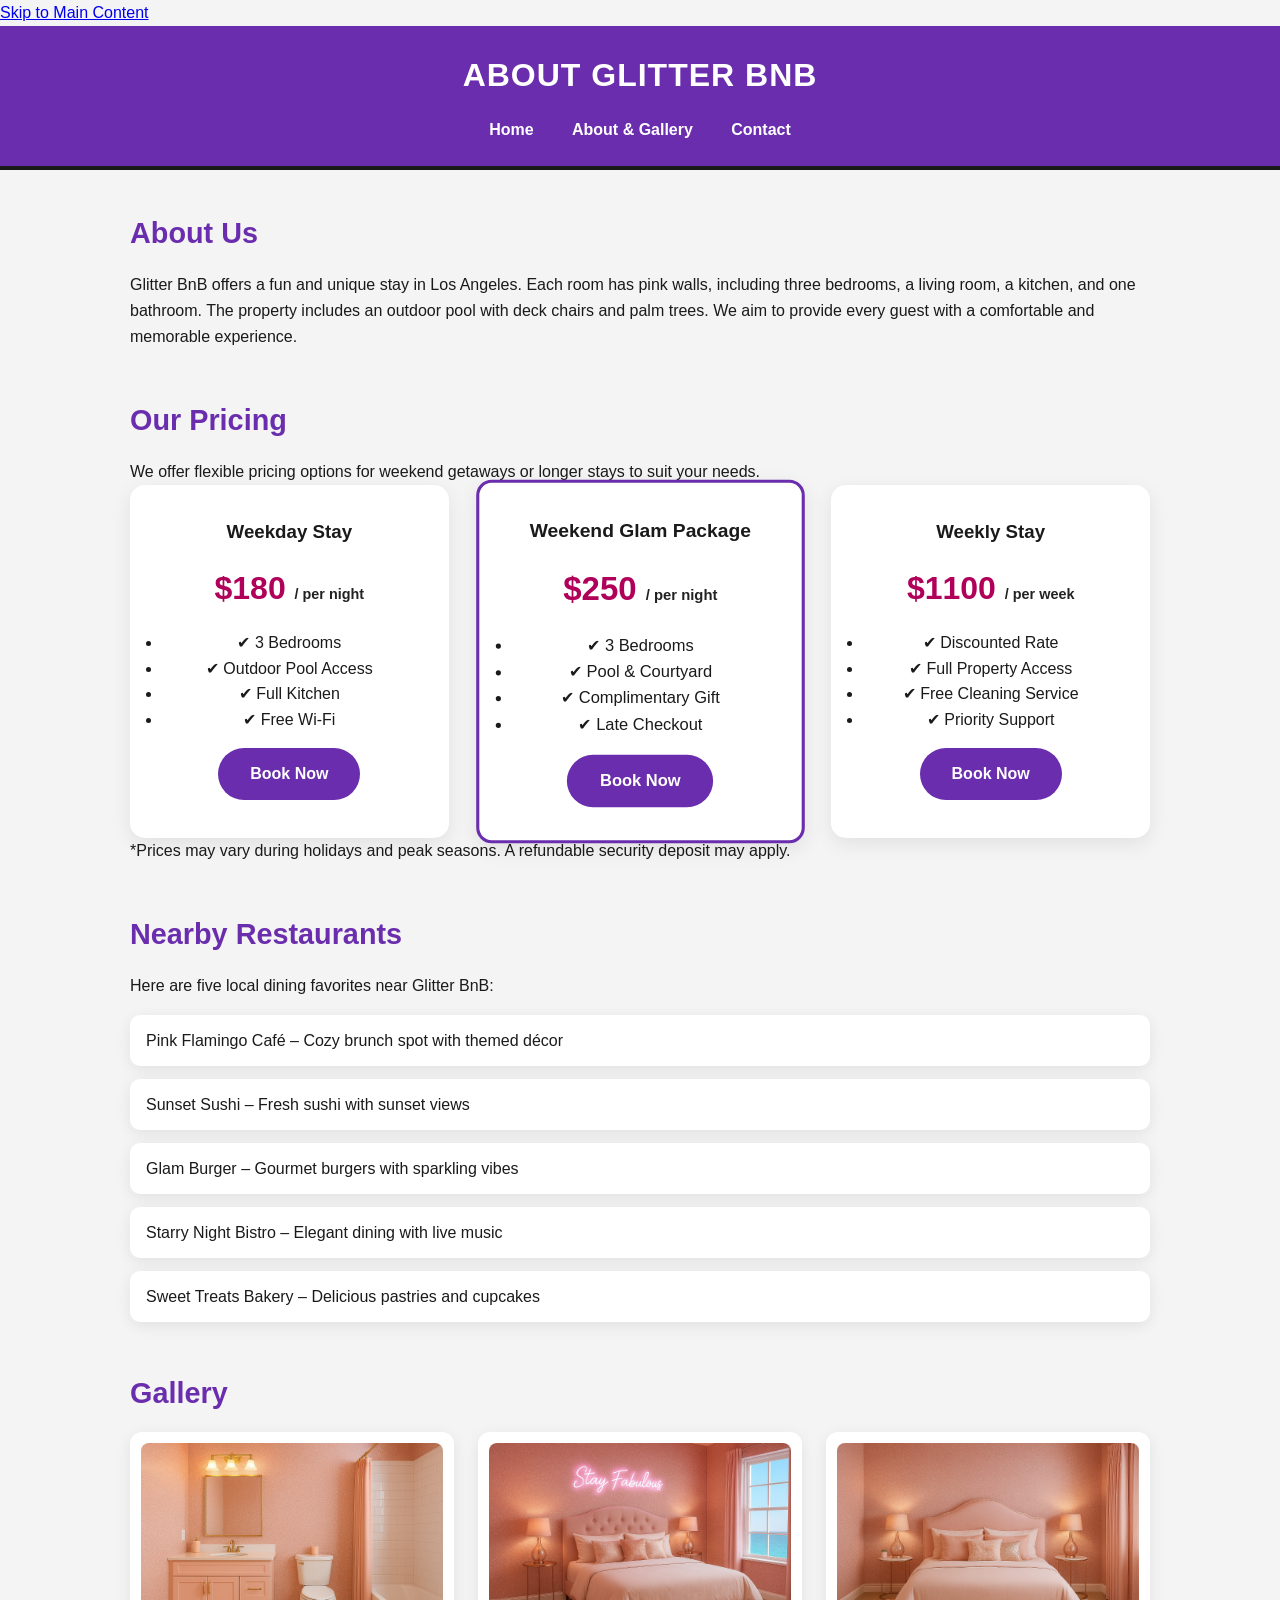
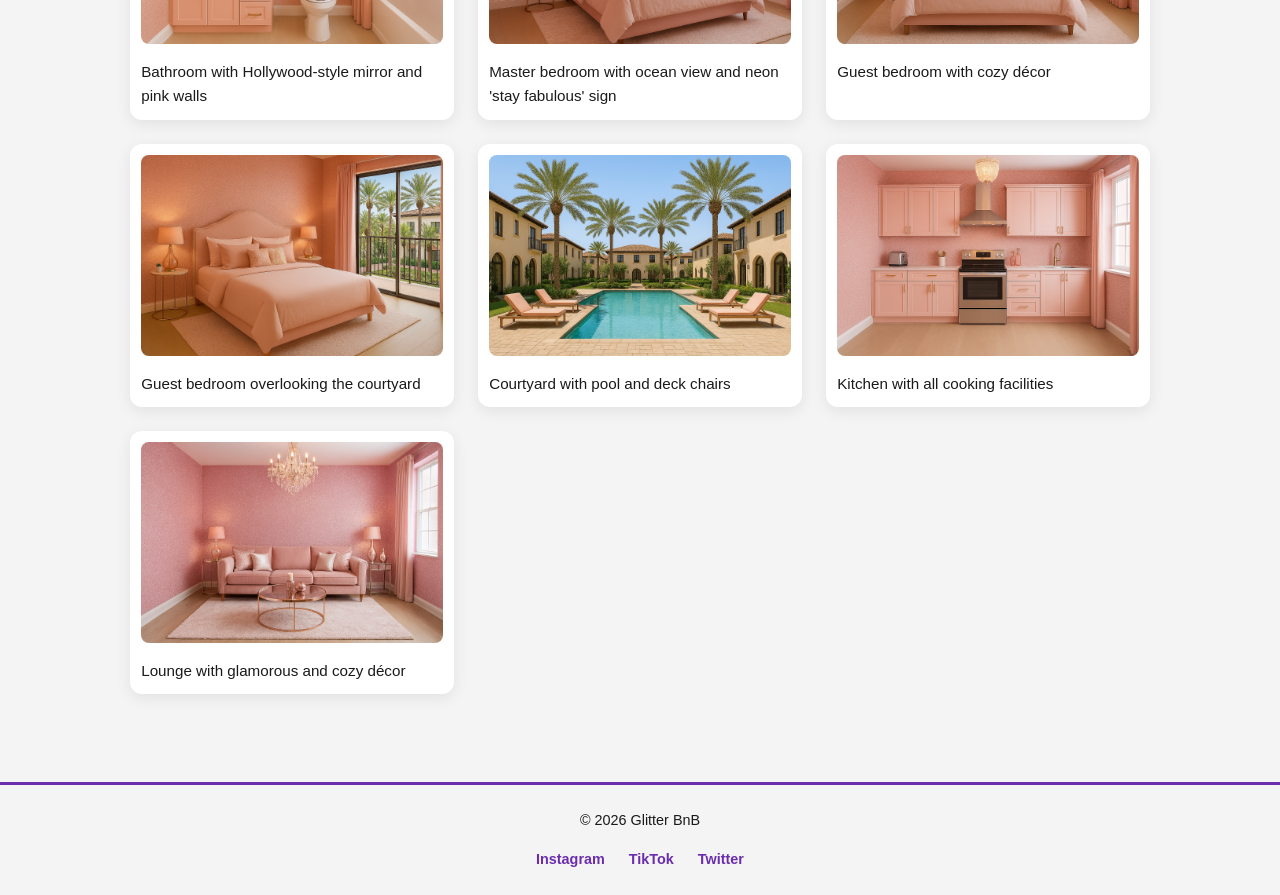
==== commit b5d0ba96: "adding reference of images" ====
--- a/about.html
+++ b/about.html
@@ -94,30 +94,37 @@
         <section aria-labelledby="gallery-heading">
             <h2 id="gallery-heading">Gallery</h2>
             <div class="gallery">
+                <!-- Image generated with Microsoft Copilot -->
                 <figure>
                     <img src="images/bathroom.png" alt="Bathroom with Hollywood-style mirror">
                     <figcaption>Bathroom with Hollywood-style mirror and pink walls</figcaption>
                 </figure>
+                <!-- Image generated with Microsoft Copilot -->
                 <figure>
                     <img src="images/bedroom.png" alt="Master bedroom with pink walls">
                     <figcaption>Master bedroom with ocean view and neon 'stay fabulous' sign</figcaption>
                 </figure>
+                <!-- Image generated with Microsoft Copilot -->
                 <figure>
                     <img src="images/bedroom2.png" alt="Guest bedroom with double bed">
                     <figcaption>Guest bedroom with cozy décor</figcaption>
                 </figure>
+                <!-- Image generated with Microsoft Copilot -->
                 <figure>
                     <img src="images/bedroom3.png" alt="Guest bedroom with courtyard view">
                     <figcaption>Guest bedroom overlooking the courtyard</figcaption>
                 </figure>
+                <!-- Image generated with Microsoft Copilot -->
                 <figure>
                     <img src="images/courtyard.png" alt="Courtyard with pool">
                     <figcaption>Courtyard with pool and deck chairs</figcaption>
                 </figure>
+                <!-- Image generated with Microsoft Copilot -->
                 <figure>
                     <img src="images/kitchen.png" alt="Fully equipped kitchen">
                     <figcaption>Kitchen with all cooking facilities</figcaption>
                 </figure>
+                <!-- Image generated with Microsoft Copilot -->
                 <figure>
                     <img src="images/lounge.png" alt="Lounge area">
                     <figcaption>Lounge with glamorous and cozy décor</figcaption>
--- a/root/style.css
+++ b/root/style.css
@@ -189,12 +189,12 @@
     font-size: 2rem;
     font-weight: bold;
     margin-bottom: 1rem;
-    color: var(--accent-color);
+    color: #b00059
 }
 
     .price span {
         font-size: 0.9rem;
-        color: #333;
+        color: #222;
     }
 
 .featured {
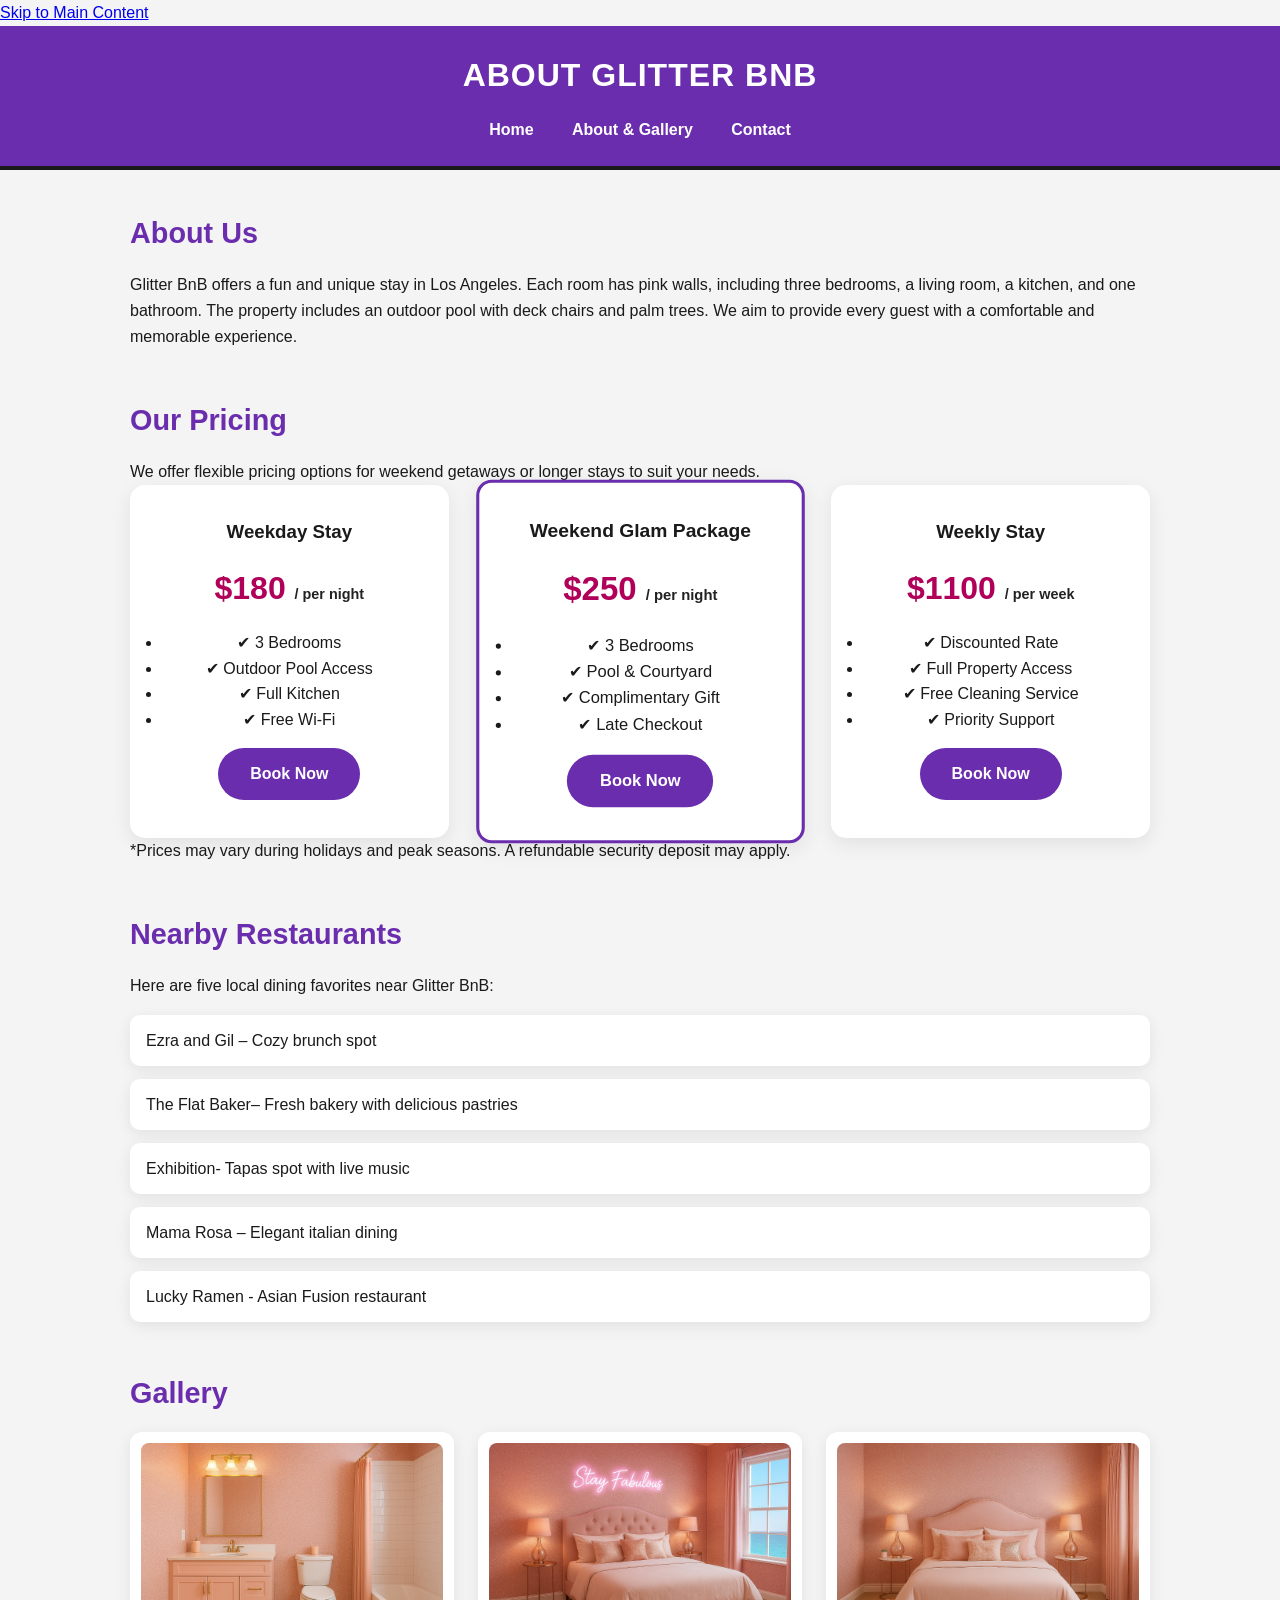
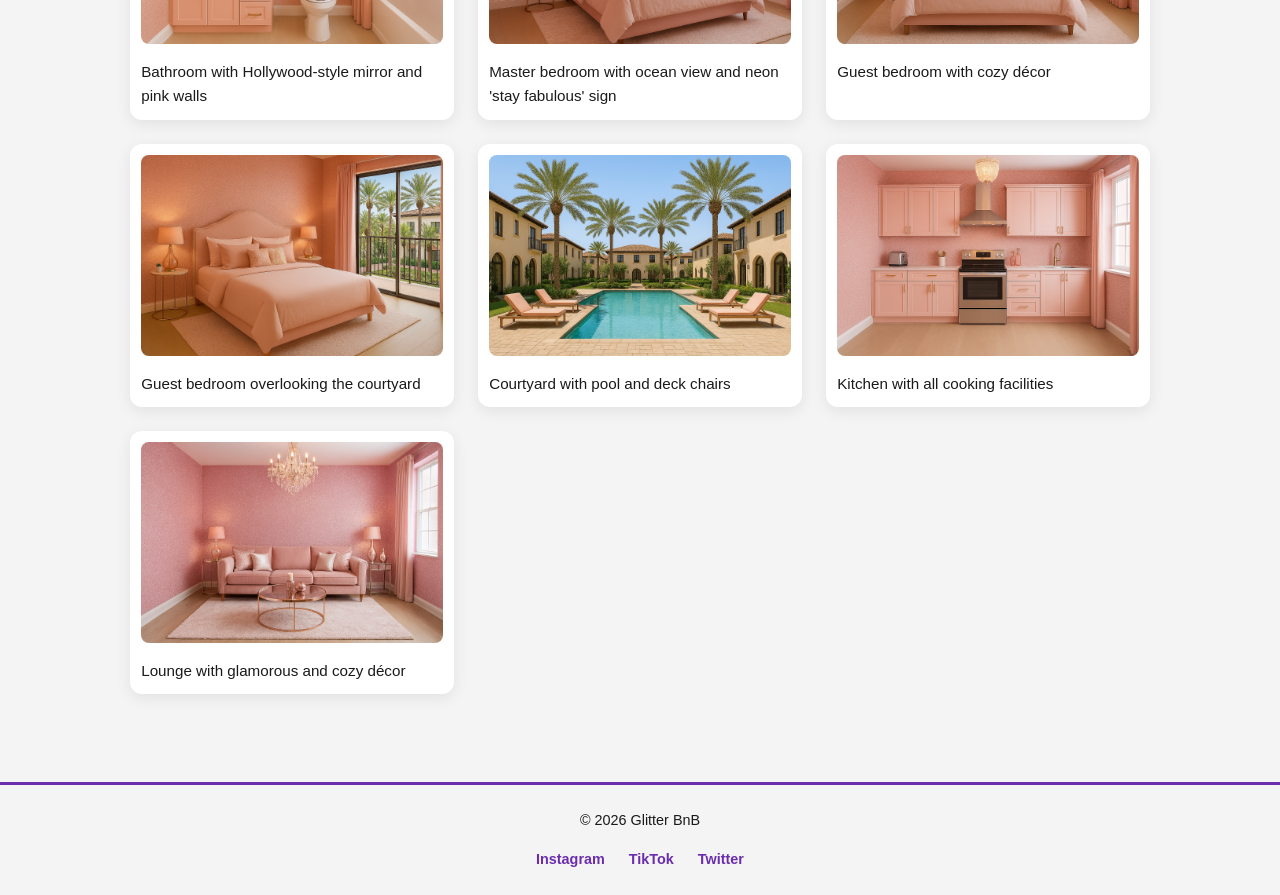
==== commit 3871ef97: "adding restaurants nearby" ====
--- a/about.html
+++ b/about.html
@@ -83,11 +83,11 @@
             <h2 id="restaurants-heading">Nearby Restaurants</h2>
             <p>Here are five local dining favorites near Glitter BnB:</p>
             <ol class="restaurants-list">
-                <li>Pink Flamingo Café – Cozy brunch spot with themed décor</li>
-                <li>Sunset Sushi – Fresh sushi with sunset views</li>
-                <li>Glam Burger – Gourmet burgers with sparkling vibes</li>
-                <li>Starry Night Bistro – Elegant dining with live music</li>
-                <li>Sweet Treats Bakery – Delicious pastries and cupcakes</li>
+                <li>Ezra and Gil – Cozy brunch spot</li>
+                <li>The Flat Baker– Fresh bakery with delicious pastries</li>
+                <li>Exhibition- Tapas spot with live music</li>
+                <li>Mama Rosa – Elegant italian dining</li>
+                <li>Lucky Ramen - Asian Fusion restaurant</li>
             </ol>
         </section>
 
